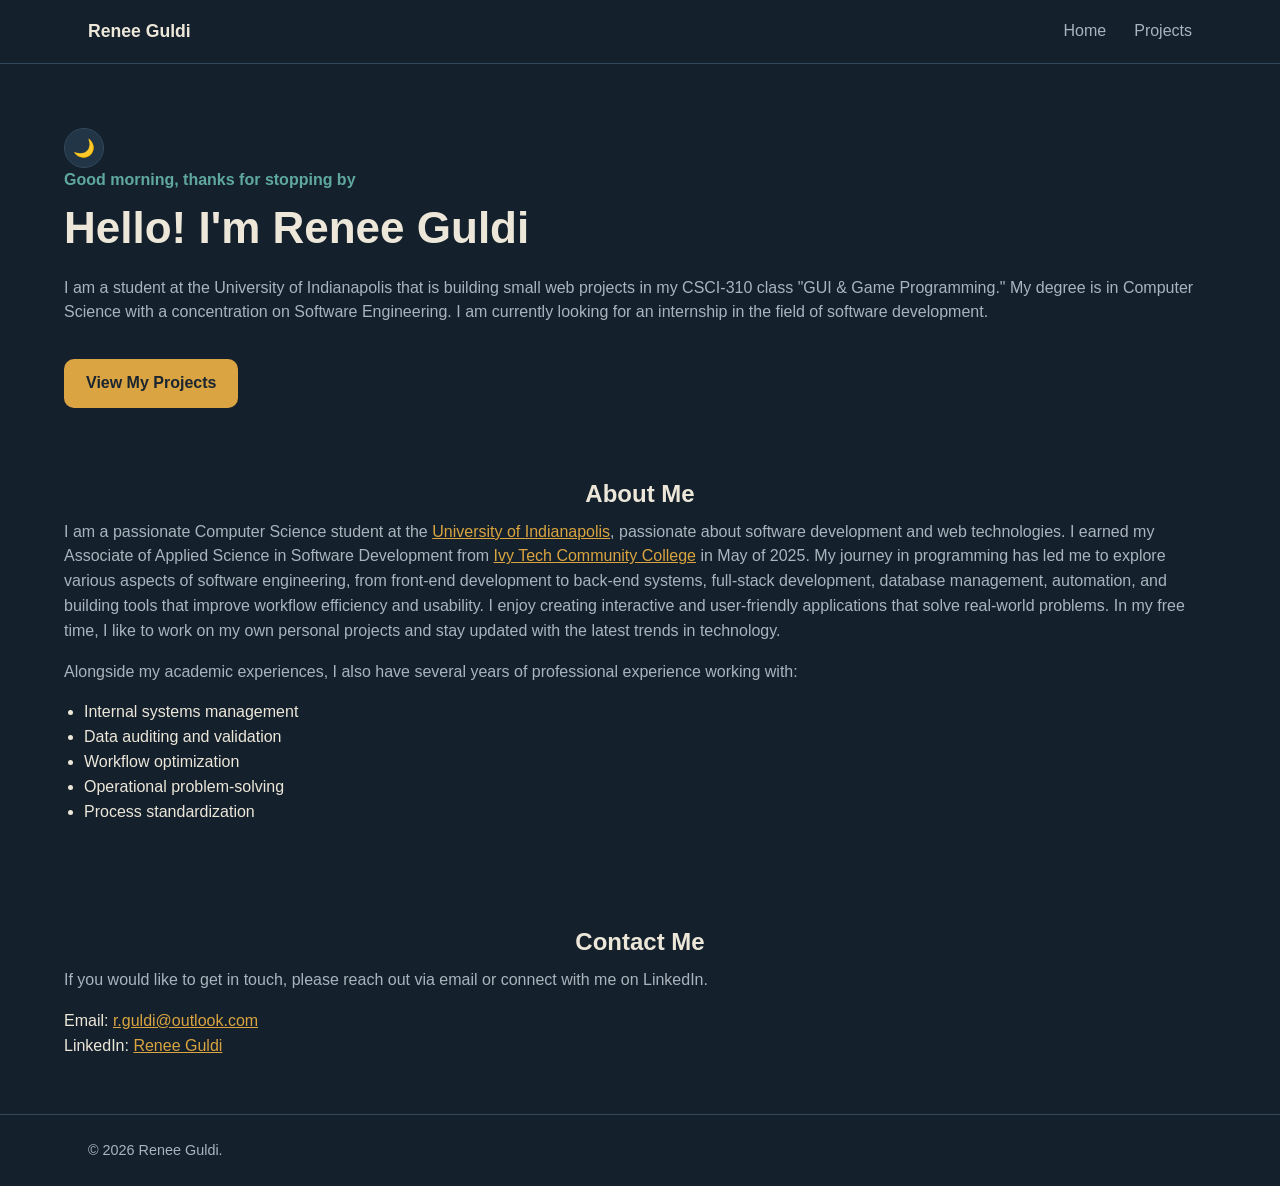
==== index.html @ 19f7a4ca "Initial Repository push" ====
<!DOCTYPE html>
<html lang="en">
    <head>
        <meta charset="UTF-8">
        <meta name="viewport" content="width=device-width, initial-scale=1.0">
        <title>Renee Guldi - Portfolio</title>
        <link rel="stylesheet" href="css/style.css">
    </head>
    <body>
        <!-- Navigation -->
         <header class="site-header">
            <div class="wrap nav-row">
                <a class="brand" href="index.html">Renee Guldi</a>
                <button id="navToggle" class="nav-toggle" aria-label="Toggle Navigation" aria-expanded="false">
                    <span></span><span></span>
                </button>
                <nav id="navMenu" class="nav-menu">
                    <a href="index.html">Home</a>
                    <a href="project.html">Projects</a>
                </nav>
            </div>
         </header>
         <main>
            <section class="hero wrap">
                <div class="home-page-header">
                    <!-- theme toggle is Javascript effect #1-->
                    <button id="themeToggle" class="theme-toggle" aria-label="Toggle dark mode">Dark Mode</button>
                </div>
                <p id="greeting" class="eyebrow"></p>
                <h1>Hello! I'm Renee Guldi</h1>
                <p class="lede">
                    I am a student at the University of Indianapolis that is building small web projects in my CSCI-310 class "GUI & Game Programming."
                    My degree is in Computer Science with a concentration on Software Engineering. 
                    I am currently looking for an internship in the field of software development.
                </p>
                <a class="btn" href="project.html">View My Projects</a>
            </section>

            <section class="about wrap" id="about">
                <h2>About Me</h2>
                <p>
                    I am a passionate Computer Science student at the <a href="https://uindy.edu/" target="_blank" rel="noopener">University of Indianapolis</a>, passionate about software development and web technologies. I earned my Associate of Applied Science in Software Development from <a href="https://www.ivytech.edu/" target="_blank" rel="noopener">Ivy Tech Community College</a> in May of 2025.
                    My journey in programming has led me to explore various aspects of software engineering, from front-end development to back-end systems, full-stack development, database management, automation, and building tools that improve workflow efficiency and usability. 
                    I enjoy creating interactive and user-friendly applications that solve real-world problems. 
                    In my free time, I like to work on my own personal projects and stay updated with the latest trends in technology.
                </p>
                <p>
                    Alongside my academic experiences, I also have several years of professional experience working with:
                    <ul>
                        <li>Internal systems management</li>
                        <li>Data auditing and validation</li>
                        <li>Workflow optimization</li>
                        <li>Operational problem-solving</li>
                        <li>Process standardization</li>
                </p>
            </section>

            <section id="contact" class="contact wrap">
                <h2>Contact Me</h2>
                <p>If you would like to get in touch, please reach out via email or connect with me on LinkedIn.</p>
                <ul>
                    <li>Email: <a href="mailto:r.guldi@outlook.com">r.guldi@outlook.com</a></li>
                    <li>LinkedIn: <a href="https://www.linkedin.com/in/rguldi" target="_blank" rel="noopener">Renee Guldi</a></li>
                </ul>
            </section>
        </main>

        <footer class="site-footer">
            <p class="wrap">© 2026 Renee Guldi.</p>
        </footer>
        <button id="backToTop" class="back-to-top" aria-label="Back to Top">&uarr;</button>
        <script src="js/script.js"></script>
    </body>
</html>
---- css/style.css ----
/* =====================================================================
   TOKENS
   ===================================================================== */
:root {
  /* color */
  --bg:        #14202B;
  --bg-alt:    #1C2C3A;
  --surface:   #223546;
  --text:      #EDE7DA;
  --text-dim:  #A9B4BE;
  --accent:    #D9A441;  /* warm gold — primary interactive color   */
  --accent-2:  #5FA8A0;  /* muted teal — secondary / hover accent   */
  --border:    #33485B;

  /* type */
  --font-display: "Space Grotesk", "Segoe UI", sans-serif;
  --font-body:    "Source Sans 3", "Segoe UI", sans-serif;

  /* layout */
  --page-max: clamp(680px, 90vw, 1400px);
  --radius: 10px;
}

[data-theme="light"] {
  --bg:        #F6F3EC;
  --bg-alt:    #FFFFFF;
  --surface:   #FFFFFF;
  --text:      #1B2530;
  --text-dim:  #5B6672;
  --border:    #DCD5C7;
}

* { box-sizing: border-box; }

html { scroll-behavior: smooth; }

body {
  margin: 0;
  background: var(--bg);
  color: var(--text);
  font-family: var(--font-body);
  line-height: 1.55;
  transition: background 0.3s ease, color 0.3s ease;
}

img { max-width: 100%; display: block; }

h1, h2 { font-family: var(--font-display); line-height: 1.15; margin: 0 0 0.5em; }
h1 { font-size: clamp(2rem, 5vw, 2.75rem); }
h2 { font-size: 1.5rem; }

p {color: var(--text-dim); }

a { color: var(--accent); }

.wrap {
  max-width: var(--page-max);
  margin: 0 auto;
  padding-left: 24px;
  padding-right: 24px;
}

/* =====================================================================
   HEADER / NAV
   ===================================================================== */
.site-header {
  border-bottom: 1px solid var(--border);
  padding: 18px 0;
  position: sticky;
  top: 0;
  background: var(--bg);
  z-index: 20;
}

.nav-row {
  display: flex;
  align-items: center;
  justify-content: space-between;
}

.brand {
  font-family: var(--font-display);
  font-weight: 600;
  font-size: 1.1rem;
  text-decoration: none;
  color: var(--text);
}

.nav-menu {
  display: flex;
  gap: 28px;
}

.nav-menu a {
  text-decoration: none;
  color: var(--text-dim);
  font-weight: 500;
}

.nav-menu a:hover,
.nav-menu a.active {
  color: var(--accent);
}

.nav-toggle {
  display: none;
  flex-direction: column;
  gap: 5px;
  background: none;
  border: 0;
  cursor: pointer;
  padding: 6px;
}
.nav-toggle span {
  width: 24px;
  height: 2px;
  background: var(--text);
  display: block;
}

/* =====================================================================
   HERO / ABOUT (homepage)
   ===================================================================== */
.hero { 
    padding: 64px 0 40px;
    text-align: left; 
}

.eyebrow {
  color: var(--accent-2);
  font-weight: 600;
  margin: 0 0 10px;
}

.lede { 
    width: 100%;
    text-align: left; 
}

.btn {
  display: inline-block;
  margin-top: 18px;
  padding: 12px 22px;
  background: var(--accent);
  color: #1B2530;
  font-weight: 600;
  text-decoration: none;
  border-radius: var(--radius);
  transition: transform 0.15s ease;
}
.btn:hover { transform: translateY(-2px); }

.about {
  text-align: center;
  padding: 32px 0 56px;
}

.about p {
    width: 100%;
    margin: 0 0 1em;
    text-align: left;
}

.about ul {
    width: 100%;
    margin: 0;
    text-align: left;
    list-style: disc;
    padding-left: 1.25em;
}

.contact {
    text-align: center;
    padding: 32px 0 56px;
}

.contact p {
    width: 100%;
    margin: 0 0 1em;
    text-align: left;
}

.contact ul {
    width: 100%;
    margin: 0;
    text-align: left;
    list-style: none;
    padding: 0;
}

.profile-photo {
  width: 220px;
  height: 220px;
  object-fit: cover;
  border-radius: var(--radius);
  border: 1px solid var(--border);
}
.about-text { 
    flex: 1; 
    min-width: 240px; 
}

#demo-note {
    scroll-margin-top: 90px;
}

/* =====================================================================
   PROJECT PAGE — grid matches Figure 1 (desktop) / Figure 2 (mobile)
   ===================================================================== */
.project-page { padding: 40px 0 72px; }

.project-page-header {
  display: flex;
  align-items: center;
  justify-content: space-between;
  gap: 16px;
}

.theme-toggle {
  border: 1px solid var(--border);
  background: var(--surface);
  border-radius: 999px;
  width: 40px;
  height: 40px;
  cursor: pointer;
  font-size: 1.1rem;
}

.project-intro { margin-top: 8px; margin-bottom: 32px; }

/* --- Desktop: 3 columns, 200x150 images, 20px column gap, 25px row gap --- */
.project-grid {
  display: grid;
  grid-template-columns: repeat(3, 200px);
  justify-content: center;
  column-gap: 20px;
  row-gap: 25px;
  padding-top: 25px;
}

.project-card {
  font: inherit;
  color: inherit;
  background: var(--surface);
  border: 1px solid var(--border);
  border-radius: var(--radius);
  padding: 0;
  cursor: pointer;
  text-align: left;
  text-decoration: none;
  overflow: hidden;
  display: block;
  width: 100%;

  /* scroll-reveal starting state (see JS effect #2) */
  opacity: 0;
  transform: translateY(16px);
  transition: opacity 0.5s ease, transform 0.5s ease, border-color 0.2s ease;
}

.project-card.is-visible {
  opacity: 1;
  transform: translateY(0);
}

.project-card:hover,
.project-card:focus-visible {
  border-color: var(--accent-2);
}

.project-image {
  width: 200px;
  height: 150px;
  overflow: hidden;
  background: var(--bg-alt);
}
.project-image img {
  width: 100%;
  height: 100%;
  object-fit: cover;
  transition: transform 0.35s ease;
}
.project-card:hover .project-image img { transform: scale(1.06); }

.project-label {
  margin: 0;
  padding: 10px 12px;
  font-size: 0.95rem;
  font-weight: 500;
  border-top: 1px solid var(--border);
}

/* =====================================================================
   MODAL (project details pop-up)
   ===================================================================== */
.modal {
  position: fixed;
  inset: 0;
  display: none;
  align-items: center;
  justify-content: center;
  z-index: 50;
}
.modal[aria-hidden="false"] { display: flex; }

.modal-backdrop {
  position: absolute;
  inset: 0;
  background: rgba(10, 14, 18, 0.6);
}

.modal-panel {
  position: relative;
  background: var(--surface);
  border: 1px solid var(--border);
  border-radius: var(--radius);
  max-width: 420px;
  width: calc(100% - 48px);
  padding: 28px 24px;
}

.modal-close {
  position: absolute;
  top: 10px;
  right: 12px;
  background: none;
  border: 0;
  font-size: 1.4rem;
  color: var(--text-dim);
  cursor: pointer;
}

/* =====================================================================
   FOOTER / BACK TO TOP
   ===================================================================== */
.site-footer {
  border-top: 1px solid var(--border);
  padding: 24px 0;
  color: var(--text-dim);
  font-size: 0.9rem;
}

.back-to-top {
  position: fixed;
  right: 20px;
  bottom: 20px;
  width: 42px;
  height: 42px;
  border-radius: 50%;
  border: 1px solid var(--border);
  background: var(--accent);
  color: #1B2530;
  font-size: 1.1rem;
  cursor: pointer;
  opacity: 0;
  pointer-events: none;
  transform: translateY(10px);
  transition: opacity 0.25s ease, transform 0.25s ease;
}
.back-to-top.is-visible {
  opacity: 1;
  pointer-events: auto;
  transform: translateY(0);
}

/* =====================================================================
   DEMO SHOWCASE
   ===================================================================== */
.demo-showcase {
    margin-top: 40px;
    padding: 24px;
    border: 1px solid var(--border);
    border-radius: var(--radius);
    background: var(--surface);
    scroll-margin-top: 90px;
}

.demo-widget {
    margin-top: 16px;
}

.demo-clock {
    font-family: var(--font-display);
    font-size: 1.5rem;
}


/* =====================================================================
   MOBILE — Figure 2 spec: 2 columns, 120x90 images, 10px gaps
   ===================================================================== */
@media (max-width: 480px) {
  .nav-toggle { display: flex; }

  .nav-menu {
    display: none;
    position: absolute;
    top: 100%;
    left: 0;
    right: 0;
    background: var(--bg);
    border-bottom: 1px solid var(--border);
    flex-direction: column;
    padding: 16px 24px;
    gap: 16px;
  }
  .nav-menu.is-open { display: flex; }

  .project-grid {
    grid-template-columns: repeat(2, 120px);
    column-gap: 10px;
    row-gap: 10px;
    padding-top: 10px;
  }
  .project-image { width: 120px; height: 90px; }
}
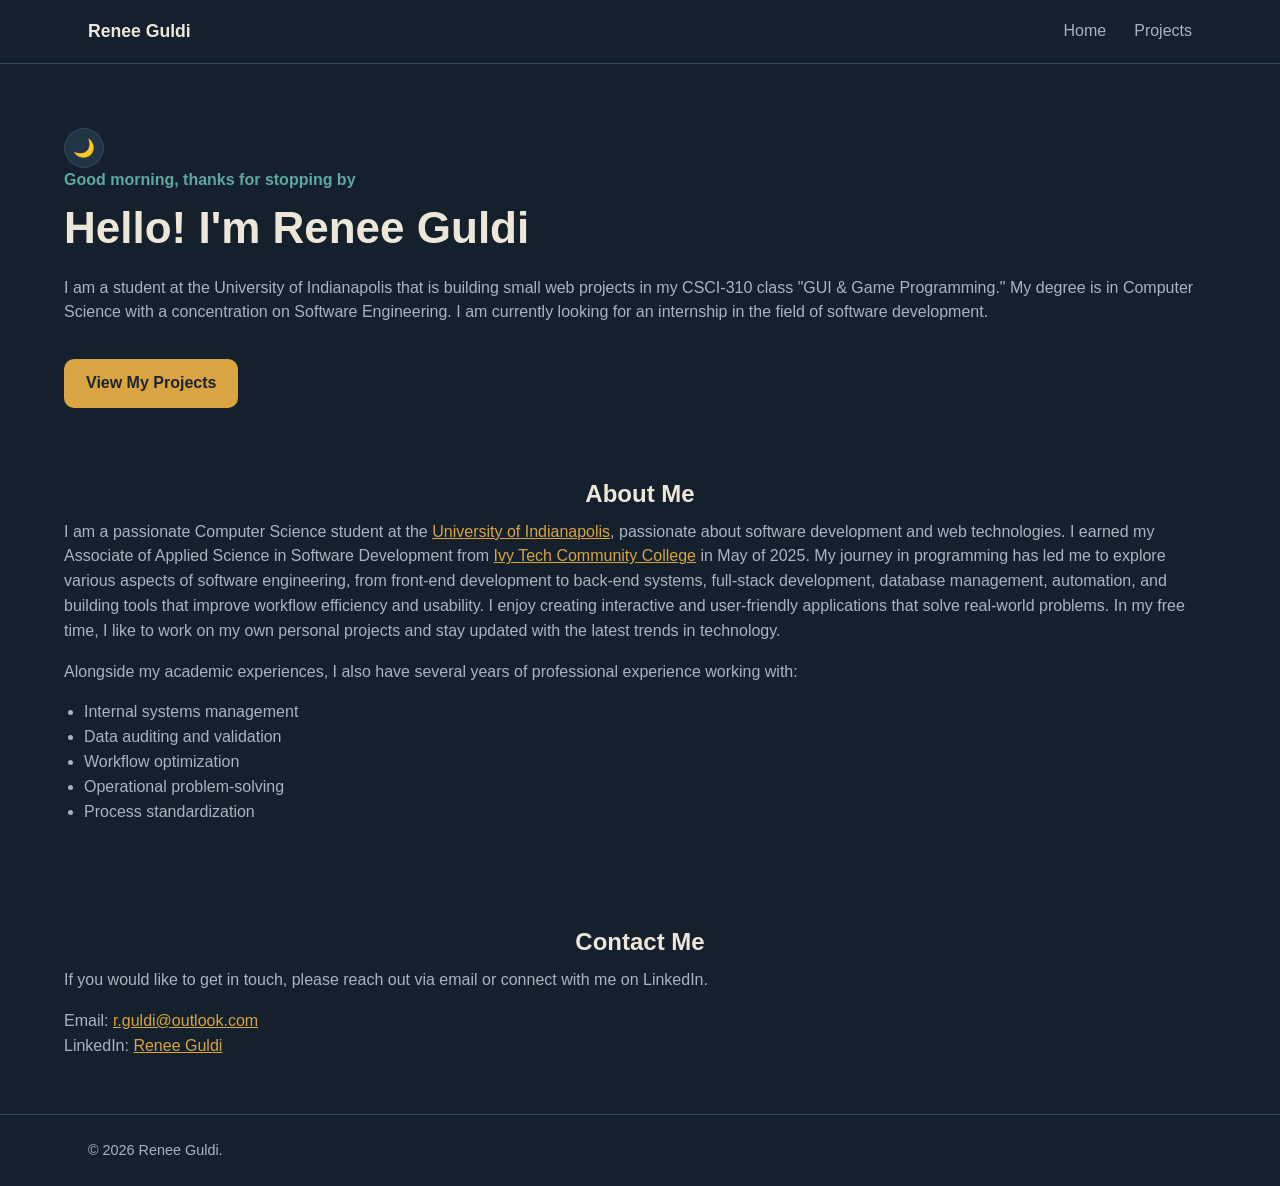
==== commit 54f37472: "Fixed class level (320 --> 310) on project.html, added text color variant to list items. Added a scr" ====
--- a/index.html
+++ b/index.html
@@ -52,6 +52,7 @@
                         <li>Workflow optimization</li>
                         <li>Operational problem-solving</li>
                         <li>Process standardization</li>
+                    </ul>
                 </p>
             </section>
 
--- a/css/style.css
+++ b/css/style.css
@@ -167,6 +167,7 @@
     text-align: left;
     list-style: disc;
     padding-left: 1.25em;
+    color: var(--text-dim);
 }
 
 .contact {
@@ -186,6 +187,7 @@
     text-align: left;
     list-style: none;
     padding: 0;
+    color: var(--text-dim);
 }
 
 .profile-photo {
@@ -203,6 +205,16 @@
 #demo-note {
     scroll-margin-top: 90px;
 }
+
+.back-link {
+    display: inline-block;
+    margin-bottom: 24px;
+    color: var(--text-dim);
+    text-decoration: none;
+    font-size: 0.9rem;
+}
+
+.back-link:hover { color: var(--accent); }
 
 /* =====================================================================
    PROJECT PAGE — grid matches Figure 1 (desktop) / Figure 2 (mobile)
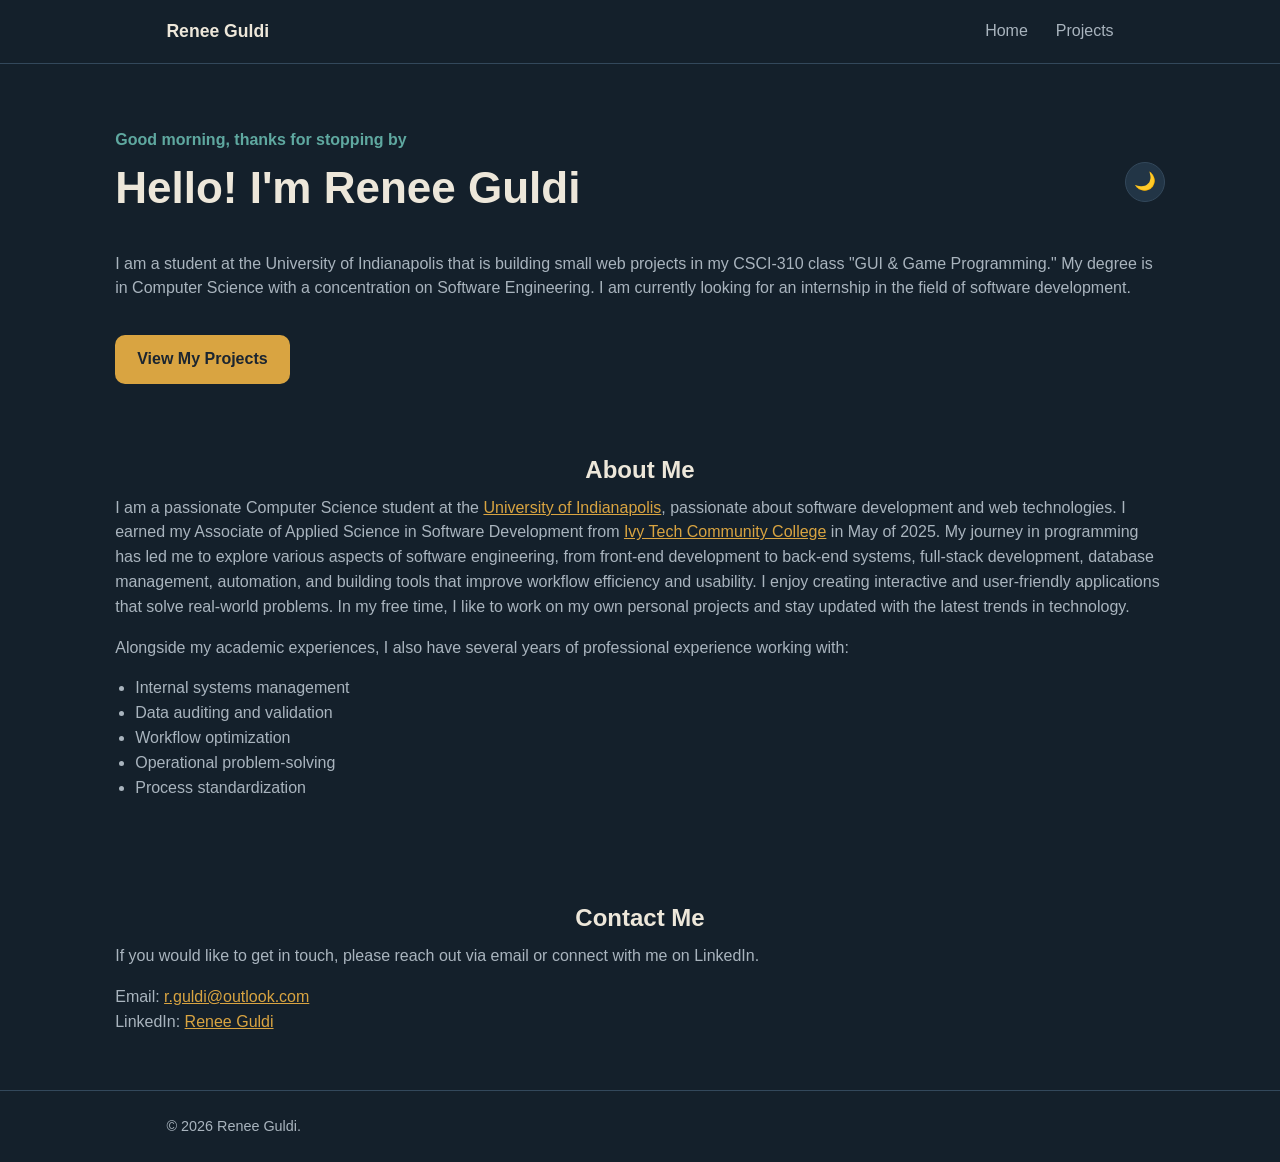
==== commit 23e86ab6: "adjusted toggle location for dark/light theme inside of index.html to fix positioning" ====
--- a/index.html
+++ b/index.html
@@ -22,12 +22,14 @@
          </header>
          <main>
             <section class="hero wrap">
-                <div class="home-page-header">
-                    <!-- theme toggle is Javascript effect #1-->
-                    <button id="themeToggle" class="theme-toggle" aria-label="Toggle dark mode">Dark Mode</button>
+                <div class="project-page-header">
+                    <div>
+                        <p id="greeting" class="eyebrow"></p>
+                        <h1>Hello! I'm Renee Guldi</h1>
+                    </div>
+                    <!-- theme toggle JavaScript effect #1 -->
+                     <button id="themeToggle" class="theme-toggle" aria-label="Toggle dark mode">Dark Mode</button>
                 </div>
-                <p id="greeting" class="eyebrow"></p>
-                <h1>Hello! I'm Renee Guldi</h1>
                 <p class="lede">
                     I am a student at the University of Indianapolis that is building small web projects in my CSCI-310 class "GUI & Game Programming."
                     My degree is in Computer Science with a concentration on Software Engineering. 
--- a/css/style.css
+++ b/css/style.css
@@ -17,7 +17,7 @@
   --font-body:    "Source Sans 3", "Segoe UI", sans-serif;
 
   /* layout */
-  --page-max: clamp(680px, 90vw, 1400px);
+  --page-max: clamp(680px, 82vw, 1200px);
   --radius: 10px;
 }
 
@@ -56,8 +56,8 @@
 .wrap {
   max-width: var(--page-max);
   margin: 0 auto;
-  padding-left: 24px;
-  padding-right: 24px;
+  padding-left: clamp(24px, 4vw, 64px);
+  padding-right: clamp(24px, 4vw, 64px);
 }
 
 /* =====================================================================
@@ -135,6 +135,13 @@
 .lede { 
     width: 100%;
     text-align: left; 
+}
+
+.home-page-header {
+  display: flex;
+  align-items: center;
+  justify-content: flex-end;
+  margin-bottom: 1rem;
 }
 
 .btn {
@@ -401,6 +408,19 @@
    MOBILE — Figure 2 spec: 2 columns, 120x90 images, 10px gaps
    ===================================================================== */
 @media (max-width: 480px) {
+
+  .wrap {
+    padding-left: 28px;
+    padding-right: 28px;
+  }
+
+  .about p,
+  .about ul,
+  .contact p,
+  .contact ul,
+  .lede {
+    max-width: 32em;
+  }
   .nav-toggle { display: flex; }
 
   .nav-menu {
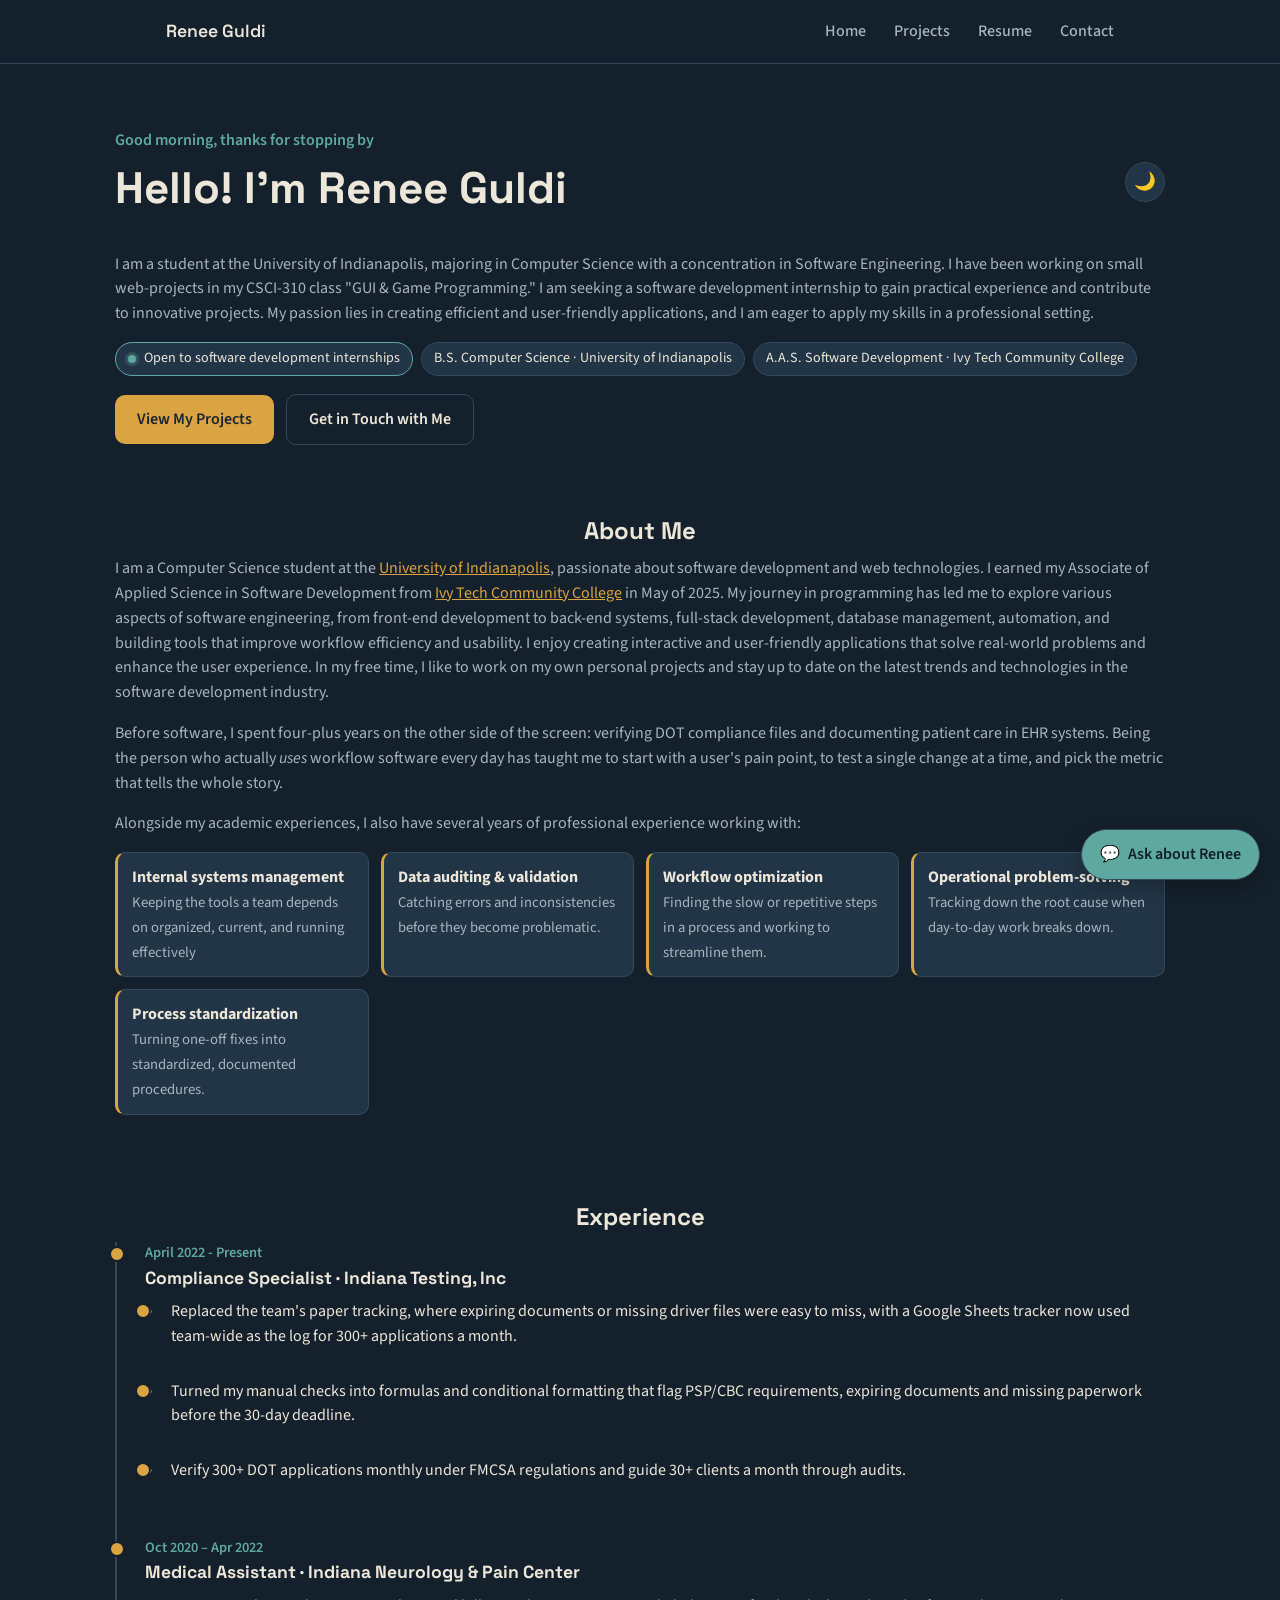
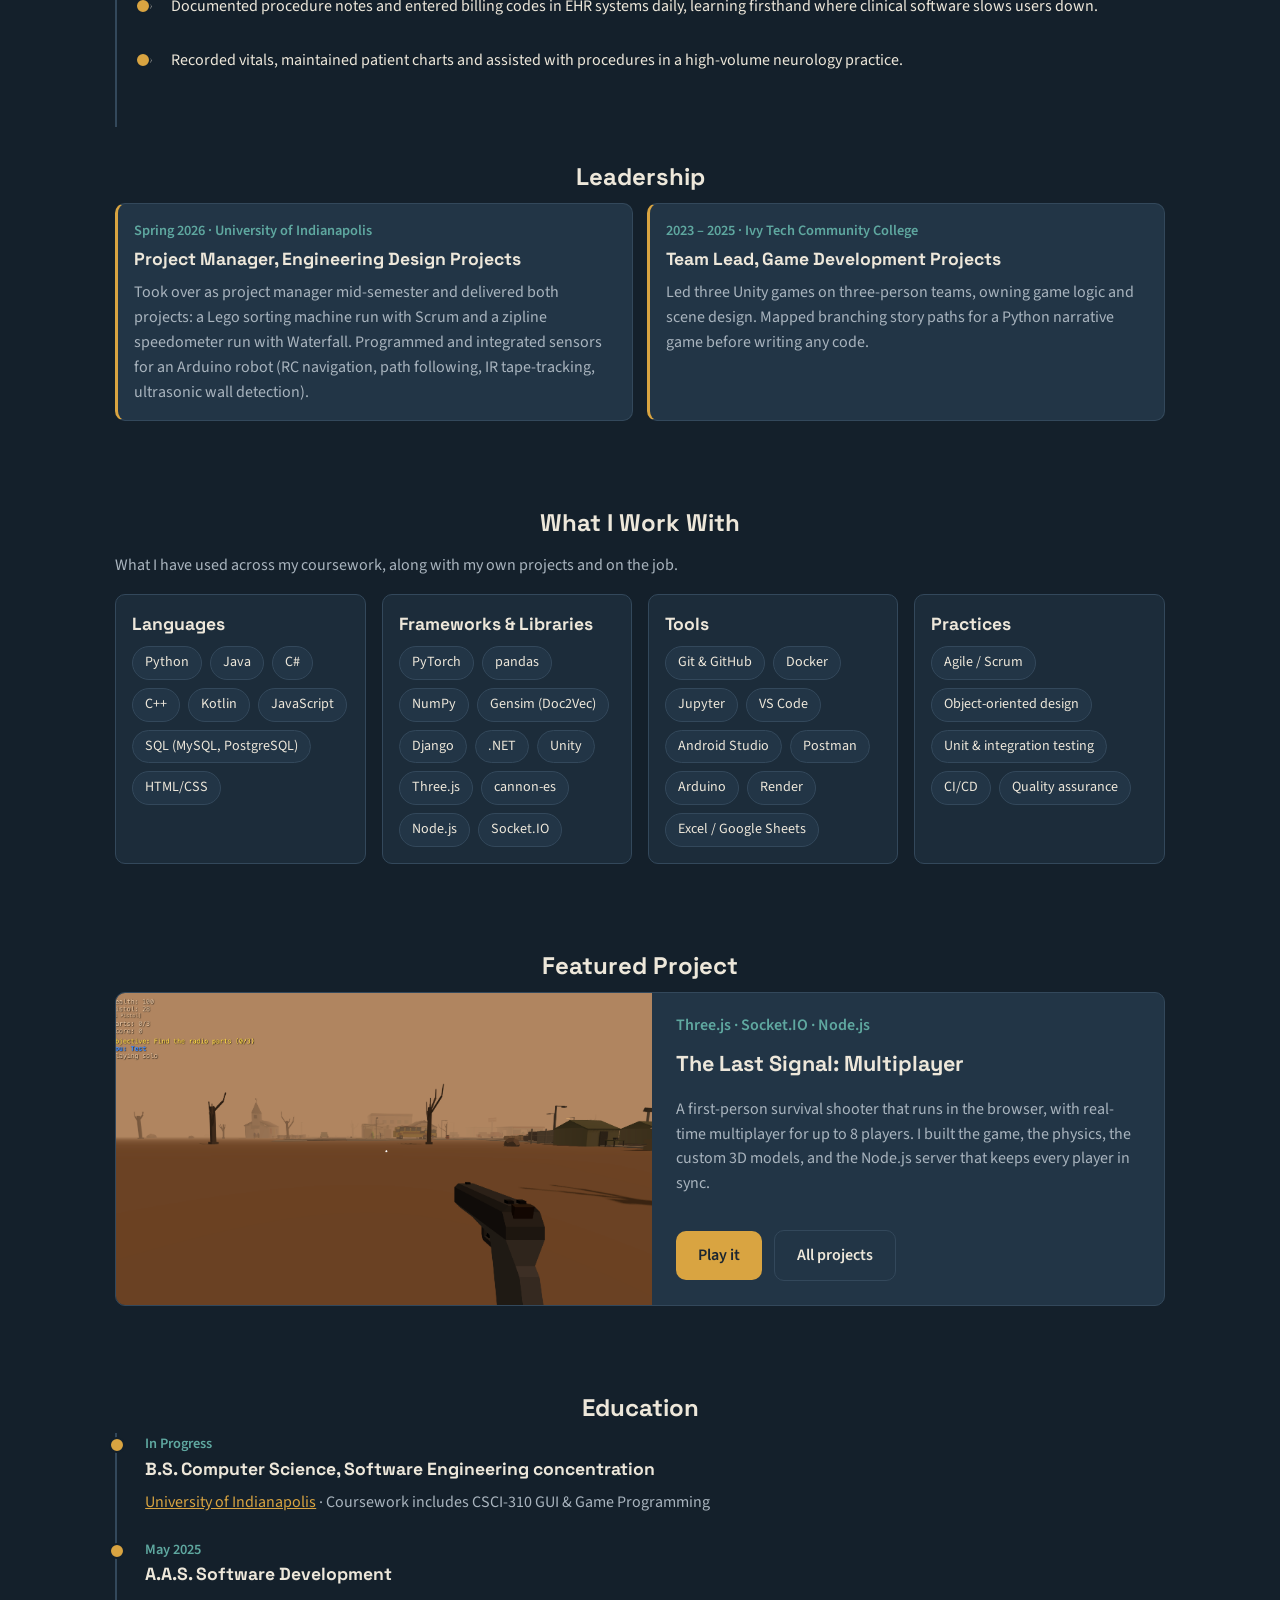
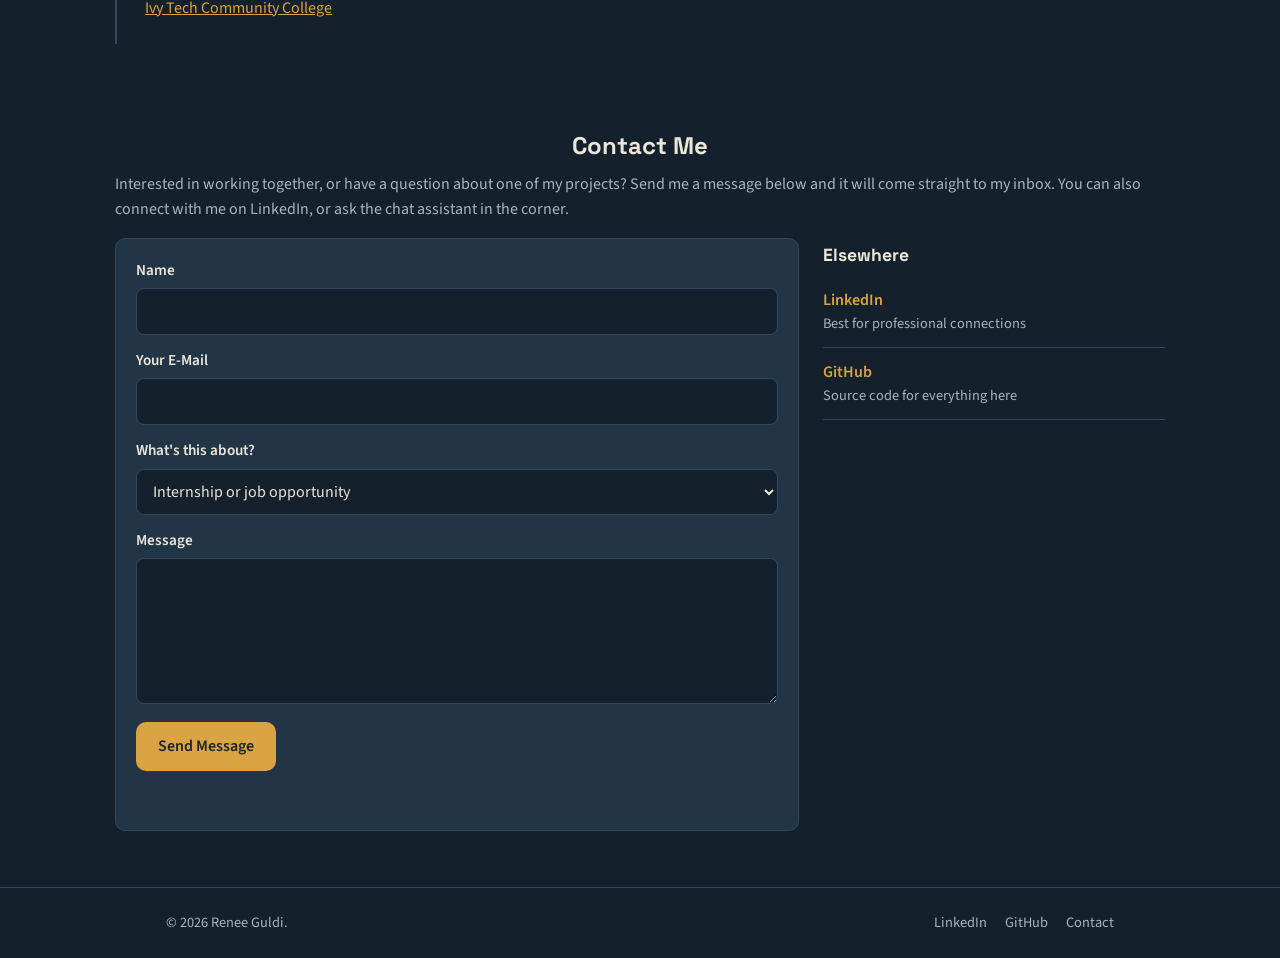
==== commit f4f65882: "Add project details, case studies, and resume to portfolio - Created config.js for site settings. - " ====
--- a/index.html
+++ b/index.html
@@ -4,74 +4,278 @@
         <meta charset="UTF-8">
         <meta name="viewport" content="width=device-width, initial-scale=1.0">
         <title>Renee Guldi - Portfolio</title>
+        <meta name="description" content="Computer Science (Software Engineering) student at the University of Indianapolis, seeking a software development internship.">
+        <meta property="og:title" content="Renee Guldi - Portfolio">
+        <meta property="og:image" content="images/last-signal-mltiplr.png">
+        <link rel="icon" href="images/favicon.svg" type="image/svg+xml">
+        <link rel="preconnect" href="https://fonts.googleapis.com">
+        <link rel="preconnect" href="https://fonts.gstatic.com" crossorigin>
+        <link href="https://fonts.googleapis.com/css2?family=Source+Sans+3:wght@400;500;600&family=Space+Grotesk:wght@500;600;700&display=swap" rel="stylesheet">
         <link rel="stylesheet" href="css/style.css">
     </head>
     <body>
+        <a class="skip-link" href="#main">Skip to main content</a>
         <!-- Navigation -->
          <header class="site-header">
             <div class="wrap nav-row">
                 <a class="brand" href="index.html">Renee Guldi</a>
-                <button id="navToggle" class="nav-toggle" aria-label="Toggle Navigation" aria-expanded="false">
+                <button id="navToggle" class="nav-toggle" aria-label="Toggle Navigation" aria-expanded="false" aria-controls="navMenu">
                     <span></span><span></span>
                 </button>
                 <nav id="navMenu" class="nav-menu">
                     <a href="index.html">Home</a>
                     <a href="project.html">Projects</a>
+                    <a href="resume.html">Resume</a>
+                    <a href="#contact">Contact</a>
                 </nav>
             </div>
          </header>
-         <main>
-            <section class="hero wrap">
+
+         <main id="main">
+            <!-- HERO -->
+             <section class="hero wrap">
                 <div class="project-page-header">
                     <div>
                         <p id="greeting" class="eyebrow"></p>
                         <h1>Hello! I'm Renee Guldi</h1>
                     </div>
                     <!-- theme toggle JavaScript effect #1 -->
-                     <button id="themeToggle" class="theme-toggle" aria-label="Toggle dark mode">Dark Mode</button>
-                </div>
-                <p class="lede">
-                    I am a student at the University of Indianapolis that is building small web projects in my CSCI-310 class "GUI & Game Programming."
-                    My degree is in Computer Science with a concentration on Software Engineering. 
-                    I am currently looking for an internship in the field of software development.
-                </p>
-                <a class="btn" href="project.html">View My Projects</a>
-            </section>
-
-            <section class="about wrap" id="about">
+                    <button id="themeToggle" class="theme-toggle" aria-label="Toggle dark mode">Dark Mode</button>
+                    </div>
+                    <p class="lede">
+                        I am a student at the University of Indianapolis, majoring in Computer Science with a concentration in Software Engineering. I have been working on small web-projects in my CSCI-310 class "GUI &amp; Game Programming." 
+                        I am seeking a software development internship to gain practical experience and contribute to innovative projects. My passion lies in creating efficient and user-friendly applications, and I am eager to apply my skills in a professional setting.
+                    </p>
+                    <ul class="chip-row" aria-label="QuickFacts">
+                        <li class="chip chip-status"><span class="dot" aria-hidden="true"></span> Open to software development internships</li>
+                        <li class="chip">B.S. Computer Science · University of Indianapolis</li>
+                        <li class="chip">A.A.S. Software Development · Ivy Tech Community College</li>
+                    </ul>
+                    <div class="btn-row">
+                        <a class="btn" href="project.html">View My Projects</a>
+                        <a class="btn btn-ghost" href="#contact">Get in Touch with Me</a>
+                    </div>
+             </section>
+
+             <!-- ABOUT -->
+              <section class="about wrap" id="about">
                 <h2>About Me</h2>
                 <p>
-                    I am a passionate Computer Science student at the <a href="https://uindy.edu/" target="_blank" rel="noopener">University of Indianapolis</a>, passionate about software development and web technologies. I earned my Associate of Applied Science in Software Development from <a href="https://www.ivytech.edu/" target="_blank" rel="noopener">Ivy Tech Community College</a> in May of 2025.
-                    My journey in programming has led me to explore various aspects of software engineering, from front-end development to back-end systems, full-stack development, database management, automation, and building tools that improve workflow efficiency and usability. 
-                    I enjoy creating interactive and user-friendly applications that solve real-world problems. 
-                    In my free time, I like to work on my own personal projects and stay updated with the latest trends in technology.
+                    I am a Computer Science student at the <a href="https://uindy.edu" target="_blank" rel="noopener">University of Indianapolis</a>, passionate about software development and web technologies. I earned my Associate of Applied Science in Software Development from <a href="https://www.ivytech.edu/" target="_blank" rel="noopener">Ivy Tech Community College</a> in May of 2025. My journey in programming has led me to explore various aspects of software engineering, from front-end development to back-end systems, full-stack development, database management, automation, and building tools that improve workflow efficiency and usability. I enjoy creating interactive and user-friendly applications that solve real-world problems and enhance the user experience. In my free time, I like to work on my own personal projects and stay up to date on the latest trends and technologies in the software development industry.
                 </p>
                 <p>
-                    Alongside my academic experiences, I also have several years of professional experience working with:
-                    <ul>
-                        <li>Internal systems management</li>
-                        <li>Data auditing and validation</li>
-                        <li>Workflow optimization</li>
-                        <li>Operational problem-solving</li>
-                        <li>Process standardization</li>
+                    Before software, I spent four-plus years on the other side of the screen: verifying DOT compliance files and documenting patient care in EHR systems. Being the person who actually <em>uses</em> workflow software every day has taught me to start with a user's pain point, to test a single change at a time, and pick the metric that tells the whole story.
+                </p>
+                <p>
+                    Alongside my academic experiences, I also have several years of professional experience working with: </p>
+                    <ul class="experience-grid">
+                        <li><strong>Internal systems management</strong><span>Keeping the tools a team depends on organized, current, and running effectively</span></li>
+                        <li><strong>Data auditing &amp; validation</strong><span>Catching errors and inconsistencies before they become problematic.</span></li>
+                        <li><strong>Workflow optimization</strong><span>Finding the slow or repetitive steps in a process and working to streamline them.</span></li>
+                        <li><strong>Operational problem-solving</strong><span>Tracking down the root cause when day-to-day work breaks down.</span></li>
+                        <li><strong>Process standardization</strong><span>Turning one-off fixes into standardized, documented procedures.</span></li>
                     </ul>
+              </section>
+
+            <!-- EXPERIENCE -->
+            <section class="experience wrap" id="experience">
+                <h2>Experience</h2>
+                <ol class="timeline">
+                    <li>
+                        <p class="timeline-when">April 2022 - Present</p>
+                        <h3>Compliance Specialist · Indiana Testing, Inc</h3>
+                        <ul>
+                            <li>Replaced the team's paper tracking, where expiring documents or missing driver files were easy to miss, with a Google Sheets tracker now used team-wide as the log for 300+ applications a month.</li>
+                            <li>Turned my manual checks into formulas and conditional formatting that flag PSP/CBC requirements, expiring documents and missing paperwork before the 30-day deadline.</li>
+                            <li>Verify 300+ DOT applications monthly under FMCSA regulations and guide 30+ clients a month through audits.</li>
+                        </ul>
+                    </li>
+                    <li>
+                        <p class="timeline-when">Oct 2020 – Apr 2022</p>
+                        <h3>Medical Assistant · Indiana Neurology &amp; Pain Center</h3>
+                        <ul>
+                            <li>Documented procedure notes and entered billing codes in EHR systems daily, learning firsthand where clinical software slows users down.</li>
+                            <li>Recorded vitals, maintained patient charts and assisted with procedures in a high-volume neurology practice.</li>
+                        </ul>
+                    </li>
+                </ol>
+
+                <h2 class="sub-h2">Leadership</h2>
+                <div class="leader-grid">
+                    <article>
+                        <p class="timeline-when">Spring 2026 · University of Indianapolis</p>
+                        <h3>Project Manager, Engineering Design Projects</h3>
+                        <p>Took over as project manager mid-semester and delivered both projects: a Lego sorting machine run with Scrum and a zipline speedometer run with Waterfall. Programmed and integrated sensors for an Arduino robot (RC navigation, path following, IR tape-tracking, ultrasonic wall detection).</p>
+                    </article>
+                    <article>
+                        <p class="timeline-when">2023 – 2025 · Ivy Tech Community College</p>
+                        <h3>Team Lead, Game Development Projects</h3>
+                        <p>Led three Unity games on three-person teams, owning game logic and scene design. Mapped branching story paths for a Python narrative game before writing any code.</p>
+                    </article>
+                </div>
+            </section>
+
+              <!-- SKILLS -->
+               <section class="skills wrap" id="skills">
+                <h2>What I Work With</h2>
+                <p>What I have used across my coursework, along with my own projects and on the job.</p>
+                <div class="skill-groups">
+                    <div class="skill-group">
+                        <h3>Languages</h3>
+                        <ul class="chip-row">
+                            <li class="chip">Python</li>
+                            <li class="chip">Java</li>
+                            <li class="chip">C#</li>
+                            <li class="chip">C++</li>
+                            <li class="chip">Kotlin</li>
+                            <li class="chip">JavaScript</li>
+                            <li class="chip">SQL (MySQL, PostgreSQL)</li>
+                            <li class="chip">HTML/CSS</li>
+                        </ul>
+                    </div>
+                    <div class="skill-group">
+                        <h3>Frameworks &amp; Libraries</h3>
+                        <ul class="chip-row">
+                            <li class="chip">PyTorch</li>
+                            <li class="chip">pandas</li>
+                            <li class="chip">NumPy</li>
+                            <li class="chip">Gensim (Doc2Vec)</li>
+                            <li class="chip">Django</li>
+                            <li class="chip">.NET</li>
+                            <li class="chip">Unity</li>
+                            <li class="chip">Three.js</li>
+                            <li class="chip">cannon-es</li>
+                            <li class="chip">Node.js</li>
+                            <li class="chip">Socket.IO</li>
+                        </ul>
+                    </div>
+                    <div class="skill-group">
+                        <h3>Tools</h3>
+                        <ul class="chip-row">
+                            <li class="chip">Git &amp; GitHub</li>
+                            <li class="chip">Docker</li>
+                            <li class="chip">Jupyter</li>
+                            <li class="chip">VS Code</li>
+                            <li class="chip">Android Studio</li>
+                            <li class="chip">Postman</li>
+                            <li class="chip">Arduino</li>
+                            <li class="chip">Render</li>
+                            <li class="chip">Excel / Google Sheets</li>
+                        </ul>
+                    </div>
+                    <div class="skill-group">
+                        <h3>Practices</h3>
+                        <ul class="chip-row">
+                            <li class="chip">Agile / Scrum</li>
+                            <li class="chip">Object-oriented design</li>
+                            <li class="chip">Unit &amp; integration testing</li>
+                            <li class="chip">CI/CD</li>
+                            <li class="chip">Quality assurance</li>
+                        </ul>
+                    </div>
+                </div>
+            </section>
+
+            <!-- FEATURED PROJECT -->
+             <section class="featured wrap" id="featured">
+                <h2>Featured Project</h2>
+                <article class="featured-card">
+                    <a class="featured-image" href="project.html">
+                        <img src="images/last-signal-mltiplr.png" alt="Screenshot of The Last Signal multiplayer edition" loading="lazy">
+                    </a>
+                    <div class="featured-body">
+                        <p class="eyebrow">Three.js · Socket.IO · Node.js</p>
+                        <h3>The Last Signal: Multiplayer</h3>
+                        <p>
+                            A first-person survival shooter that runs in the browser, with real-time multiplayer for up to 8 players. I built the game, the physics, the custom 3D models, and the Node.js server that keeps every player in sync.
+                        </p>
+                        <div class="btn-row">
+                            <a class="btn" href="https://last-signal-multiplayer.onrender.com/" target="_blank" rel="noopener">Play it</a>
+                            <a class="btn btn-ghost" href="project.html">All projects</a>
+                        </div>
+                    </div>
+                </article>
+             </section>
+
+             <!-- EDUCATION-->
+              <section class="education wrap" id="education">
+                <h2>Education</h2>
+                <ol class="timeline">
+                    <li>
+                        <p class="timeline-when">In Progress</p>
+                        <h3>B.S. Computer Science, Software Engineering concentration</h3>
+                        <p><a href="https://uindy.edu/" target="_blank" rel="noopener">University of Indianapolis</a> · Coursework includes CSCI-310 GUI &amp; Game Programming</p>
+                    </li>
+                    <li>
+                        <p class="timeline-when">May 2025</p>
+                        <h3>A.A.S. Software Development</h3>
+                        <p><a href="https://www.ivytech.edu" target="_blank" rel="noopener">Ivy Tech Community College</a></p>
+                    </li>
+                </ol>
+              </section>
+
+              <!-- CONTACT -->
+               <section id="contact" class="contact wrap">
+                    <h2>Contact Me</h2>
+                    <p>
+                        Interested in working together, or have a question about one of my projects? Send me a message below and it will come straight to my inbox. You can also connect with me on LinkedIn, or ask the chat assistant in the corner.
+                    </p>
+
+                    <div class="contact-layout">
+                        <!-- Set to where messages are delivered by Web3Forms so my email address will never appear within the page's source for safety -- Access key set within js/config.js -->
+                         <form id="contactForm" class="contact-form" novalidate>
+                            <div class="field">
+                                <label for="cf-name">Name</label>
+                                <input id="cf-name" name="name" type="text" autocomplete="name" required maxlength="100">
+                            </div>
+                            <div class="field">
+                                <label for="cf-email">Your E-Mail</label>
+                                <input id="cf-email" name="email" type="email" autocomplete="email" required maxlength="200">
+                            </div>
+                            <div class="field">
+                                <label for="cf-topic">What's this about?</label>
+                                <select id="cf-topic" name="topic">
+                                    <option>Internship or job opportunity</option>
+                                    <option>Resume Request</option>
+                                    <option>Question about a project</option>
+                                    <option>Collaboration</option>
+                                    <option>Something else</option>
+                                </select>
+                            </div>
+                            <div class="field">
+                                <label for="cf-message">Message</label>
+                                <textarea id="cf-message" name="message" rows="5" required maxlength="40000"></textarea>
+                            </div>
+                            <!-- Honeypot: hidden from real people; but if bots fill out the form they will get rejected -->
+                             <input type="checkbox" name="botcheck" class="hp" tabindex="-1" autocomplete="off" aria-hidden="true">
+                             <button type="submit" class="btn">Send Message</button>
+                             <p id="contactStatus" class="form-status" role="status" aria-live="polite"></p>
+                         </form>
+
+                         <aside class="contact-aside">
+                            <h3>Elsewhere</h3>
+                            <ul class="contact-links">
+                                <li><a href="https://www.linkedin.com/in/rguldi" target="_blank" rel="noopener">LinkedIn</a><span>Best for professional connections</span></li>
+                                <li><a href="https://github.com/ReneeGuldi" target="_blank" rel="noopener">GitHub</a><span>Source code for everything here</span></li>
+                            </ul>
+                         </aside>
+                    </div>
+               </section>
+         </main>
+
+         <footer class="site-footer">
+            <div class="wrap footer-row">
+                <p>© <span id="year">2026</span> Renee Guldi.</p>
+                <p class="footer-links">
+                    <a href="https://www.linkedin.com/in/rguldi" target="_blank" rel="noopener">LinkedIn</a>
+                    <a href="https://github.com/ReneeGuldi" target="_blank" rel="noopener">GitHub</a>
+                    <a href="#contact">Contact</a>
                 </p>
-            </section>
-
-            <section id="contact" class="contact wrap">
-                <h2>Contact Me</h2>
-                <p>If you would like to get in touch, please reach out via email or connect with me on LinkedIn.</p>
-                <ul>
-                    <li>Email: <a href="mailto:r.guldi@outlook.com">r.guldi@outlook.com</a></li>
-                    <li>LinkedIn: <a href="https://www.linkedin.com/in/rguldi" target="_blank" rel="noopener">Renee Guldi</a></li>
-                </ul>
-            </section>
-        </main>
-
-        <footer class="site-footer">
-            <p class="wrap">© 2026 Renee Guldi.</p>
-        </footer>
-        <button id="backToTop" class="back-to-top" aria-label="Back to Top">&uarr;</button>
+            </div>
+         </footer>
+         <button id="backToTop" class="back-to-top" aria-label="Back to Top">&uarr;</button>
+        <script src="js/config.js"></script>
         <script src="js/script.js"></script>
+        <script src="js/chatbot.js"></script>
     </body>
 </html>
--- a/css/style.css
+++ b/css/style.css
@@ -1,6 +1,6 @@
-/* =====================================================================
-   TOKENS
-   ===================================================================== */
+/*
+  TOKENS
+*/
 :root {
   /* color */
   --bg:        #14202B;
@@ -8,8 +8,8 @@
   --surface:   #223546;
   --text:      #EDE7DA;
   --text-dim:  #A9B4BE;
-  --accent:    #D9A441;  /* warm gold — primary interactive color   */
-  --accent-2:  #5FA8A0;  /* muted teal — secondary / hover accent   */
+  --accent:    #D9A441;
+  --accent-2:  #5FA8A0;
   --border:    #33485B;
 
   /* type */
@@ -28,6 +28,7 @@
   --text:      #1B2530;
   --text-dim:  #5B6672;
   --border:    #DCD5C7;
+  --link:      #8A5A00;
 }
 
 * { box-sizing: border-box; }
@@ -51,7 +52,7 @@
 
 p {color: var(--text-dim); }
 
-a { color: var(--accent); }
+a { color: var(--link, var(--accent)); }
 
 .wrap {
   max-width: var(--page-max);
@@ -60,9 +61,9 @@
   padding-right: clamp(24px, 4vw, 64px);
 }
 
-/* =====================================================================
-   HEADER / NAV
-   ===================================================================== */
+/*
+  HEADER / NAV
+*/
 .site-header {
   border-bottom: 1px solid var(--border);
   padding: 18px 0;
@@ -118,9 +119,9 @@
   display: block;
 }
 
-/* =====================================================================
-   HERO / ABOUT (homepage)
-   ===================================================================== */
+/*
+ HERO / ABOUT (homepage)
+*/
 .hero { 
     padding: 64px 0 40px;
     text-align: left; 
@@ -223,9 +224,9 @@
 
 .back-link:hover { color: var(--accent); }
 
-/* =====================================================================
-   PROJECT PAGE — grid matches Figure 1 (desktop) / Figure 2 (mobile)
-   ===================================================================== */
+/*
+  PROJECT PAGE — grid matches Figure 1 (desktop) / Figure 2 (mobile)
+*/
 .project-page { padding: 40px 0 72px; }
 
 .project-page-header {
@@ -247,7 +248,9 @@
 
 .project-intro { margin-top: 8px; margin-bottom: 32px; }
 
-/* --- Desktop: 3 columns, 200x150 images, 20px column gap, 25px row gap --- */
+/*
+  Desktop: 3 columns, 200x150 images, 20px column gap, 25px row gap
+*/
 .project-grid {
   display: grid;
   grid-template-columns: repeat(3, 200px);
@@ -309,9 +312,9 @@
   border-top: 1px solid var(--border);
 }
 
-/* =====================================================================
-   MODAL (project details pop-up)
-   ===================================================================== */
+/*
+  MODAL (project details pop-up)
+*/
 .modal {
   position: fixed;
   inset: 0;
@@ -333,8 +336,10 @@
   background: var(--surface);
   border: 1px solid var(--border);
   border-radius: var(--radius);
-  max-width: 420px;
+  max-width: 580px;
   width: calc(100% - 48px);
+  max-height: calc(100vh - 48px);
+  overflow-y: auto;
   padding: 28px 24px;
 }
 
@@ -349,9 +354,9 @@
   cursor: pointer;
 }
 
-/* =====================================================================
-   FOOTER / BACK TO TOP
-   ===================================================================== */
+/*
+  FOOTER / BACK TO TOP
+*/
 .site-footer {
   border-top: 1px solid var(--border);
   padding: 24px 0;
@@ -382,9 +387,9 @@
   transform: translateY(0);
 }
 
-/* =====================================================================
-   DEMO SHOWCASE
-   ===================================================================== */
+/*
+  DEMO SHOWCASE
+*/
 .demo-showcase {
     margin-top: 40px;
     padding: 24px;
@@ -404,9 +409,9 @@
 }
 
 
-/* =====================================================================
-   MOBILE — Figure 2 spec: 2 columns, 120x90 images, 10px gaps
-   ===================================================================== */
+/*
+  MOBILE — Figure 2 spec: 2 columns, 120x90 images, 10px gaps
+*/
 @media (max-width: 480px) {
 
   .wrap {
@@ -444,4 +449,592 @@
     padding-top: 10px;
   }
   .project-image { width: 120px; height: 90px; }
-}+}
+
+/*
+  SITE UPGRADE (Nov 2026) — shared pieces
+*/
+.skip-link {
+  position: absolute;
+  left: 12px;
+  top: -48px;
+  padding: 8px 14px;
+  background: var(--accent);
+  color: #1B2530;
+  border-radius: var(--radius);
+  z-index: 100;
+  text-decoration: none;
+  font-weight: 600;
+}
+.skip-link:focus { top: 12px; }
+
+:focus-visible { outline: 2px solid var(--accent-2); outline-offset: 2px; }
+
+h3 { font-family: var(--font-display); font-size: 1.1rem; margin: 0 0 0.4em; color: var(--text); }
+
+.btn-row {
+  display: flex;
+  flex-wrap: wrap;
+  gap: 12px;
+  align-items: center;
+}
+.btn-row .btn { margin-top: 18px; }
+
+.btn-ghost {
+  background: transparent;
+  color: var(--text);
+  border: 1px solid var(--border);
+}
+.btn-ghost:hover { border-color: var(--accent-2); }
+
+/* small "pill" labels, used for quick facts and skills */
+.chip-row {
+  list-style: none;
+  display: flex;
+  flex-wrap: wrap;
+  gap: 8px;
+  padding: 0;
+  margin: 16px 0 0;
+}
+.chip {
+  display: inline-flex;
+  align-items: center;
+  gap: 8px;
+  padding: 5px 12px;
+  border-radius: 999px;
+  border: 1px solid var(--border);
+  background: var(--surface);
+  color: var(--text);
+  font-size: 0.88rem;
+}
+.chip-status { border-color: var(--accent-2); }
+.chip .dot {
+  width: 8px;
+  height: 8px;
+  border-radius: 50%;
+  background: var(--accent-2);
+  box-shadow: 0 0 0 3px color-mix(in srgb, var(--accent-2) 25%, transparent);
+}
+
+/* every home-page section shares the About section's rhythm */
+.skills, .featured, .education {
+  text-align: center;
+  padding: 32px 0 56px;
+}
+.skills > p, .featured-card, .timeline, .skill-groups { text-align: left; }
+
+/* ---------- experience list (About) ---------- */
+.about ul.experience-grid {
+  list-style: none;
+  padding: 0;
+  display: grid;
+  grid-template-columns: repeat(auto-fit, minmax(220px, 1fr));
+  gap: 12px;
+}
+.experience-grid li {
+  background: var(--surface);
+  border: 1px solid var(--border);
+  border-left: 3px solid var(--accent);
+  border-radius: var(--radius);
+  padding: 12px 14px;
+}
+.experience-grid strong { display: block; color: var(--text); }
+.experience-grid span { font-size: 0.92rem; }
+
+/* ---------- skills ---------- */
+.skill-groups {
+  display: grid;
+  grid-template-columns: repeat(auto-fit, minmax(230px, 1fr));
+  gap: 16px;
+  margin-top: 8px;
+}
+.skill-group {
+  background: var(--bg-alt);
+  border: 1px solid var(--border);
+  border-radius: var(--radius);
+  padding: 16px;
+}
+.skill-group .chip-row { margin-top: 8px; }
+
+/* ---------- featured project ---------- */
+.featured-card {
+  display: grid;
+  grid-template-columns: minmax(0, 1.1fr) minmax(0, 1fr);
+  gap: 24px;
+  align-items: center;
+  background: var(--surface);
+  border: 1px solid var(--border);
+  border-radius: var(--radius);
+  overflow: hidden;
+}
+.featured-image { display: block; height: 100%; min-height: 220px; overflow: hidden; }
+.featured-image img { width: 100%; height: 100%; object-fit: cover; transition: transform 0.35s ease; }
+.featured-image:hover img { transform: scale(1.04); }
+.featured-body { padding: 20px 24px 24px 0; }
+.featured-body h3 { font-size: 1.35rem; }
+
+/* ---------- education timeline ---------- */
+.timeline {
+  list-style: none;
+  margin: 0;
+  padding: 0 0 0 20px;
+  border-left: 2px solid var(--border);
+}
+.timeline li { position: relative; padding: 0 0 24px 8px; }
+.timeline li::before {
+  content: "";
+  position: absolute;
+  left: -28px;
+  top: 4px;
+  width: 12px;
+  height: 12px;
+  border-radius: 50%;
+  background: var(--accent);
+  border: 2px solid var(--bg);
+}
+.timeline-when { margin: 0 0 2px; color: var(--accent-2); font-weight: 600; font-size: 0.9rem; }
+.timeline p { margin: 0; }
+
+/* ---------- contact form ---------- */
+.contact-layout {
+  display: grid;
+  grid-template-columns: minmax(0, 2fr) minmax(0, 1fr);
+  gap: 24px;
+  text-align: left;
+  margin-top: 8px;
+}
+.contact-form {
+  background: var(--surface);
+  border: 1px solid var(--border);
+  border-radius: var(--radius);
+  padding: 20px;
+}
+.field { display: flex; flex-direction: column; gap: 6px; margin-bottom: 14px; }
+.field label { font-weight: 600; color: var(--text); font-size: 0.95rem; }
+.field input,
+.field select,
+.field textarea {
+  font: inherit;
+  color: var(--text);
+  background: var(--bg);
+  border: 1px solid var(--border);
+  border-radius: 8px;
+  padding: 10px 12px;
+  width: 100%;
+}
+.field textarea { resize: vertical; min-height: 120px; }
+.field input:focus,
+.field select:focus,
+.field textarea:focus { outline: 2px solid var(--accent-2); outline-offset: 0; border-color: transparent; }
+.field [aria-invalid="true"] { border-color: #D9534F; }
+.contact-form .btn { border: 0; cursor: pointer; font: inherit; font-weight: 600; margin-top: 4px; }
+.contact-form .btn:disabled { opacity: 0.6; cursor: wait; }
+.hp { position: absolute; left: -9999px; width: 1px; height: 1px; opacity: 0; }
+
+.form-status { margin: 12px 0 0; min-height: 1.4em; font-weight: 500; }
+.form-status.is-success { color: var(--accent-2); }
+.form-status.is-error { color: #E07A6F; }
+[data-theme="light"] .form-status.is-error { color: #B3362B; }
+[data-theme="light"] .form-status.is-success { color: #2F6F68; }
+
+.contact-aside h3 { margin-top: 4px; }
+.contact ul.contact-links { list-style: none; padding: 0; margin: 0 0 12px; }
+.contact-links li {
+  display: flex;
+  flex-direction: column;
+  padding: 12px 0;
+  border-bottom: 1px solid var(--border);
+}
+.contact-links a { font-weight: 600; text-decoration: none; }
+.contact-links a:hover { text-decoration: underline; }
+.contact-links span { font-size: 0.9rem; }
+
+/* ---------- project modal content ---------- */
+.modal-panel .eyebrow { margin-bottom: 4px; padding-right: 32px; }
+.modal-subhead { margin-top: 18px; font-size: 1rem; }
+.modal-list { margin: 0; padding-left: 1.2em; color: var(--text-dim); }
+.modal-list li { margin-bottom: 6px; }
+.modal-note { font-size: 0.9rem; font-style: italic; margin-top: 16px; }
+body.modal-open { overflow: hidden; }
+
+/* project cards are now buttons: show the label in the normal text color */
+.project-card .project-label { color: var(--text); }
+.project-intro strong { color: var(--text); }
+
+/* ---------- footer ---------- */
+.footer-row {
+  display: flex;
+  flex-wrap: wrap;
+  justify-content: space-between;
+  align-items: center;
+  gap: 12px;
+}
+.footer-row p { margin: 0; }
+.footer-links { display: flex; gap: 18px; }
+.footer-links a { color: var(--text-dim); text-decoration: none; }
+.footer-links a:hover { color: var(--accent); }
+
+/*
+  CHAT ASSISTANT (js/chatbot.js)
+*/
+/* move back-to-top up so it sits above the chat button */
+body.has-chat .back-to-top { bottom: 84px; right: 24px; }
+
+.chat-launcher {
+  position: fixed;
+  right: 20px;
+  bottom: 20px;
+  z-index: 40;
+  display: inline-flex;
+  align-items: center;
+  gap: 8px;
+  padding: 12px 18px;
+  border-radius: 999px;
+  border: 1px solid var(--border);
+  background: var(--accent-2);
+  color: #10202A;
+  font: inherit;
+  font-weight: 600;
+  cursor: pointer;
+  box-shadow: 0 6px 20px rgba(0, 0, 0, 0.25);
+  transition: transform 0.15s ease;
+}
+.chat-launcher:hover { transform: translateY(-2px); }
+
+.chat-panel {
+  position: fixed;
+  right: 20px;
+  bottom: 84px;
+  z-index: 45;
+  width: min(370px, calc(100vw - 32px));
+  height: min(520px, calc(100vh - 120px));
+  display: flex;
+  flex-direction: column;
+  background: var(--surface);
+  border: 1px solid var(--border);
+  border-radius: 14px;
+  box-shadow: 0 16px 40px rgba(0, 0, 0, 0.35);
+  overflow: hidden;
+}
+.chat-panel[hidden] { display: none; }
+
+.chat-header {
+  display: flex;
+  justify-content: space-between;
+  align-items: center;
+  padding: 12px 16px;
+  background: var(--bg-alt);
+  border-bottom: 1px solid var(--border);
+}
+.chat-title { margin: 0; font-family: var(--font-display); font-weight: 600; color: var(--text); }
+.chat-subtitle { margin: 0; font-size: 0.82rem; }
+.chat-close {
+  background: none;
+  border: 0;
+  font-size: 1.5rem;
+  line-height: 1;
+  color: var(--text-dim);
+  cursor: pointer;
+}
+
+.chat-log {
+  flex: 1;
+  overflow-y: auto;
+  padding: 14px;
+  display: flex;
+  flex-direction: column;
+  gap: 10px;
+}
+.chat-msg {
+  max-width: 85%;
+  padding: 9px 12px;
+  border-radius: 12px;
+  font-size: 0.94rem;
+  line-height: 1.45;
+  white-space: pre-wrap;
+  overflow-wrap: anywhere;
+}
+.chat-msg-bot {
+  align-self: flex-start;
+  background: var(--bg-alt);
+  color: var(--text);
+  border: 1px solid var(--border);
+  border-bottom-left-radius: 4px;
+}
+.chat-msg-user {
+  align-self: flex-end;
+  background: var(--accent);
+  color: #1B2530;
+  border-bottom-right-radius: 4px;
+}
+.chat-typing { display: inline-flex; gap: 4px; }
+.chat-typing span {
+  width: 6px; height: 6px; border-radius: 50%;
+  background: var(--text-dim);
+  animation: chat-blink 1s infinite ease-in-out;
+}
+.chat-typing span:nth-child(2) { animation-delay: 0.15s; }
+.chat-typing span:nth-child(3) { animation-delay: 0.3s; }
+@keyframes chat-blink { 0%, 80%, 100% { opacity: 0.3; } 40% { opacity: 1; } }
+
+.chat-chips {
+  display: flex;
+  flex-wrap: wrap;
+  gap: 6px;
+  padding: 0 14px 10px;
+}
+.chat-chips:empty { display: none; }
+.chat-chip {
+  font: inherit;
+  font-size: 0.82rem;
+  padding: 5px 10px;
+  border-radius: 999px;
+  border: 1px solid var(--accent-2);
+  background: transparent;
+  color: var(--text);
+  cursor: pointer;
+}
+.chat-chip:hover { background: color-mix(in srgb, var(--accent-2) 18%, transparent); }
+
+.chat-form {
+  display: flex;
+  gap: 8px;
+  padding: 10px;
+  border-top: 1px solid var(--border);
+  background: var(--bg-alt);
+}
+.chat-input {
+  flex: 1;
+  font: inherit;
+  color: var(--text);
+  background: var(--bg);
+  border: 1px solid var(--border);
+  border-radius: 999px;
+  padding: 9px 14px;
+  min-width: 0;
+}
+.chat-send {
+  width: 40px;
+  height: 40px;
+  border-radius: 50%;
+  border: 0;
+  background: var(--accent);
+  color: #1B2530;
+  cursor: pointer;
+  font-size: 1rem;
+}
+
+/*
+  RESPONSIVE + MOTION for the upgrade pieces
+*/
+@media (max-width: 760px) {
+  .featured-card { grid-template-columns: 1fr; }
+  .featured-body { padding: 0 20px 20px; }
+  .contact-layout { grid-template-columns: 1fr; }
+}
+
+@media (max-width: 480px) {
+  .chat-launcher-text { display: none; }
+  .chat-launcher { padding: 12px 14px; }
+  .chat-panel {
+    right: 8px;
+    left: 8px;
+    bottom: 76px;
+    width: auto;
+    height: calc(100vh - 100px);
+    height: calc(100dvh - 100px);
+  }
+  .footer-row { flex-direction: column; align-items: flex-start; }
+  .about ul.experience-grid,
+  .contact p,
+  .skills > p { max-width: none; }
+}
+
+@media (prefers-reduced-motion: reduce) {
+  *, *::before, *::after { transition: none !important; animation: none !important; scroll-behavior: auto !important; }
+  .project-card { opacity: 1; transform: none; }
+}
+
+
+/*
+  PROJECTS PAGE SECTIONS + CASE STUDY
+*/
+.project-section-title { margin: 40px 0 6px; }
+.project-section-note { max-width: 70ch; margin-bottom: 8px; }
+
+.cs-banner {
+  display: grid;
+  grid-template-columns: 240px 1fr;
+  gap: 20px;
+  align-items: center;
+  margin: 24px 0 8px;
+  padding: 14px;
+  background: var(--surface);
+  border: 1px solid var(--border);
+  border-left: 4px solid var(--accent);
+  border-radius: var(--radius);
+  text-decoration: none;
+  color: var(--text-dim);
+  transition: transform 0.2s ease, border-color 0.2s ease;
+}
+.cs-banner:hover { transform: translateY(-2px); border-color: var(--accent-2); }
+.cs-banner img { width: 100%; height: 150px; object-fit: cover; border-radius: 8px; }
+.cs-banner h2 { font-size: 1.25rem; margin: 2px 0 6px; color: var(--text); }
+.cs-banner p { margin: 0 0 8px; }
+.cs-banner-cta { color: var(--link, var(--accent)); font-weight: 600; }
+
+.case-study { max-width: 860px; padding-top: 24px; padding-bottom: 64px; }
+.cs-hero h1 { margin-bottom: 8px; }
+.cs-figure { margin: 28px 0; }
+.cs-figure img { width: 100%; border-radius: var(--radius); border: 1px solid var(--border); }
+.cs-figure figcaption { font-size: 0.9rem; margin-top: 8px; text-align: center; }
+
+.cs-facts {
+  display: grid;
+  grid-template-columns: repeat(auto-fit, minmax(180px, 1fr));
+  gap: 12px;
+  margin: 0 0 12px;
+}
+.cs-facts > div {
+  background: var(--surface);
+  border: 1px solid var(--border);
+  border-radius: var(--radius);
+  padding: 12px 14px;
+}
+.cs-facts dt { font-size: 0.8rem; text-transform: uppercase; letter-spacing: 0.06em; color: var(--accent-2); font-weight: 600; }
+.cs-facts dd { margin: 4px 0 0; color: var(--text); }
+
+.cs-section { padding: 28px 0 4px; border-top: 1px solid var(--border); margin-top: 28px; }
+.cs-section h3 { margin-top: 22px; }
+.cs-section ul { padding-left: 1.2em; }
+.cs-section li { margin-bottom: 8px; }
+.cs-section code {
+  font-size: 0.9em;
+  background: var(--bg-alt);
+  border: 1px solid var(--border);
+  border-radius: 4px;
+  padding: 1px 5px;
+}
+
+.cs-diagram {
+  display: grid;
+  grid-template-columns: 1fr auto 1.1fr auto 1fr;
+  align-items: center;
+  gap: 8px;
+  margin: 16px 0 20px;
+  text-align: center;
+}
+.cs-node {
+  background: var(--surface);
+  border: 1px solid var(--border);
+  border-radius: var(--radius);
+  padding: 14px 10px;
+  color: var(--text);
+  font-weight: 600;
+}
+.cs-node small { font-weight: 400; color: var(--text-dim); }
+.cs-node-accent { border-color: var(--accent-2); }
+.cs-arrow { display: flex; flex-direction: column; gap: 6px; font-size: 0.78rem; color: var(--accent-2); white-space: nowrap; }
+
+.cs-problems {
+  display: grid;
+  grid-template-columns: repeat(auto-fit, minmax(280px, 1fr));
+  gap: 14px;
+  margin-top: 12px;
+}
+.cs-problems article {
+  background: var(--surface);
+  border: 1px solid var(--border);
+  border-radius: var(--radius);
+  padding: 16px;
+}
+.cs-problems h3 { margin-top: 0; }
+.cs-problems p { margin: 0 0 8px; font-size: 0.95rem; }
+
+@media (max-width: 700px) {
+  .cs-banner { grid-template-columns: 1fr; }
+  .cs-diagram { grid-template-columns: 1fr; }
+  .cs-arrow { flex-direction: row; justify-content: center; gap: 16px; }
+}
+
+
+/*
+  EXPERIENCE + LEADERSHIP (home page)
+*/
+.experience { text-align: center; padding: 32px 0 56px; }
+.experience .timeline, .leader-grid { text-align: left; }
+.experience .timeline ul { margin: 6px 0 0; padding-left: 1.1em; }
+.experience .timeline ul li { margin-bottom: 6px; }
+.sub-h2 { margin-top: 36px; }
+.leader-grid {
+  display: grid;
+  grid-template-columns: repeat(auto-fit, minmax(280px, 1fr));
+  gap: 14px;
+}
+.leader-grid article {
+  background: var(--surface);
+  border: 1px solid var(--border);
+  border-left: 3px solid var(--accent);
+  border-radius: var(--radius);
+  padding: 16px;
+}
+.leader-grid p { margin: 0; }
+.leader-grid .timeline-when { margin-bottom: 4px; }
+
+/*
+  RESUME PAGE
+*/
+.resume { max-width: 900px; padding-top: 24px; padding-bottom: 64px; }
+.resume-actions { display: flex; flex-wrap: wrap; gap: 12px; justify-content: flex-end; margin-bottom: 16px; }
+.resume-actions .btn { margin: 0; border: 0; cursor: pointer; font: inherit; font-weight: 600; }
+.resume-actions .btn-ghost { border: 1px solid var(--border); }
+.resume-sheet {
+  background: var(--surface);
+  border: 1px solid var(--border);
+  border-radius: var(--radius);
+  padding: clamp(20px, 4vw, 44px);
+}
+.resume-head { text-align: center; margin-bottom: 8px; }
+.resume-head h1 { margin: 0; font-size: clamp(2rem, 5vw, 2.6rem); }
+.resume-title { margin: 2px 0; font-style: italic; }
+.resume-contact { margin: 0; font-size: 0.92rem; }
+.resume-sheet section { margin-top: 22px; }
+.resume-sheet h2 {
+  font-size: 0.95rem;
+  text-transform: uppercase;
+  letter-spacing: 0.08em;
+  color: var(--accent-2);
+  border-bottom: 1px solid var(--border);
+  padding-bottom: 4px;
+  margin: 0 0 10px;
+}
+.resume-sheet p { margin: 0 0 6px; }
+.r-item { margin-bottom: 12px; }
+.r-row { display: flex; flex-wrap: wrap; justify-content: space-between; gap: 4px 16px; align-items: baseline; }
+.r-row h3 { margin: 0; font-size: 1rem; }
+.r-row span, .r-row a { font-size: 0.9rem; }
+.r-row span { color: var(--text-dim); font-style: italic; }
+.r-item ul { margin: 4px 0 0; padding-left: 1.1em; }
+.r-item li { margin-bottom: 4px; font-size: 0.95rem; }
+.r-skills { display: grid; grid-template-columns: max-content 1fr; gap: 6px 14px; margin: 0; }
+.r-skills dt { font-weight: 600; color: var(--text); }
+.r-skills dd { margin: 0; }
+@media (max-width: 560px) {
+  .r-skills { grid-template-columns: 1fr; }
+  .r-skills dd { margin-bottom: 6px; }
+  .resume-actions { justify-content: stretch; }
+  .resume-actions .btn { flex: 1; text-align: center; }
+}
+
+/* Print: just the resume, black on white */
+@media print {
+  .site-header, .site-footer, .resume-actions, .back-to-top, .chat-launcher, .chat-panel, .skip-link { display: none !important; }
+  body, .resume-sheet { background: #fff !important; color: #111 !important; }
+  .resume-sheet { border: 0; padding: 0; }
+  .resume-sheet * { color: #111 !important; }
+  .resume-sheet a { text-decoration: none; }
+  .resume-sheet h2 { border-color: #999; }
+  .resume { padding: 0; max-width: none; }
+  .r-item { break-inside: avoid; }
+  @page { margin: 0.5in; }
+}
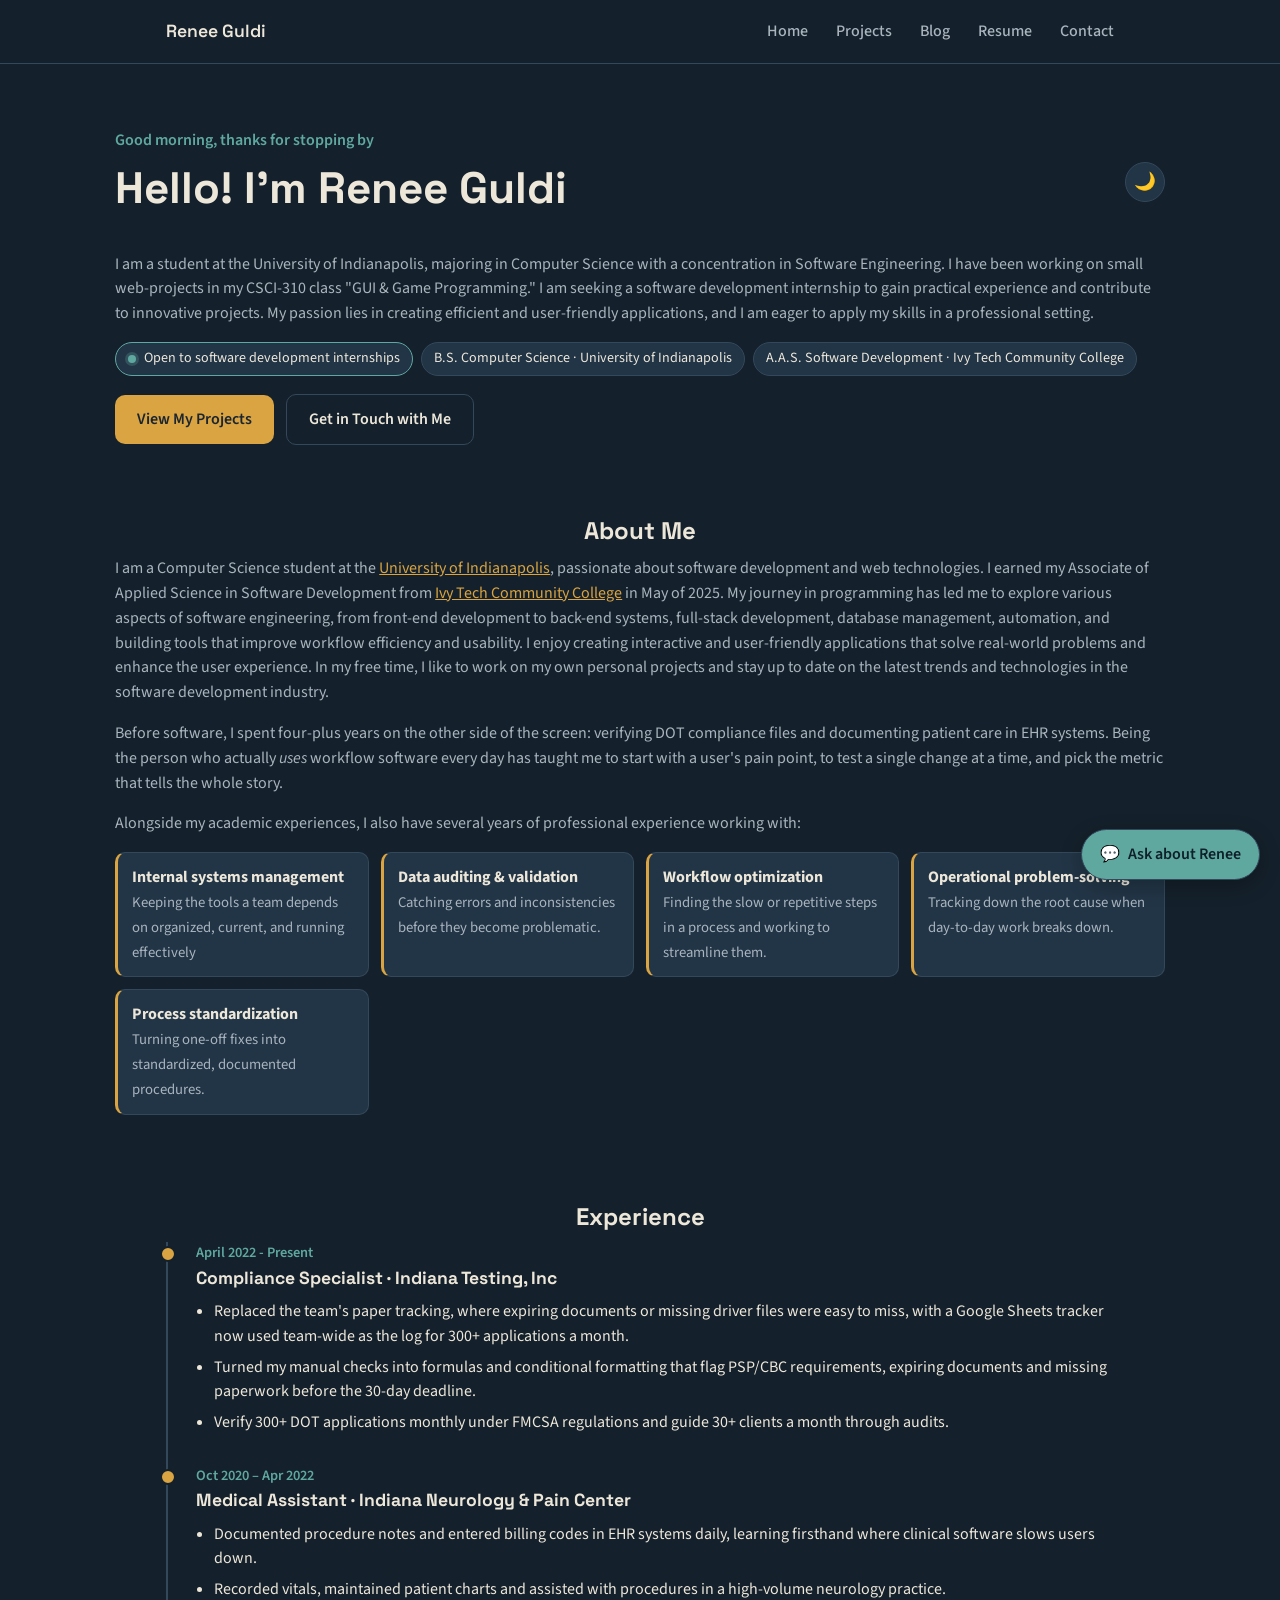
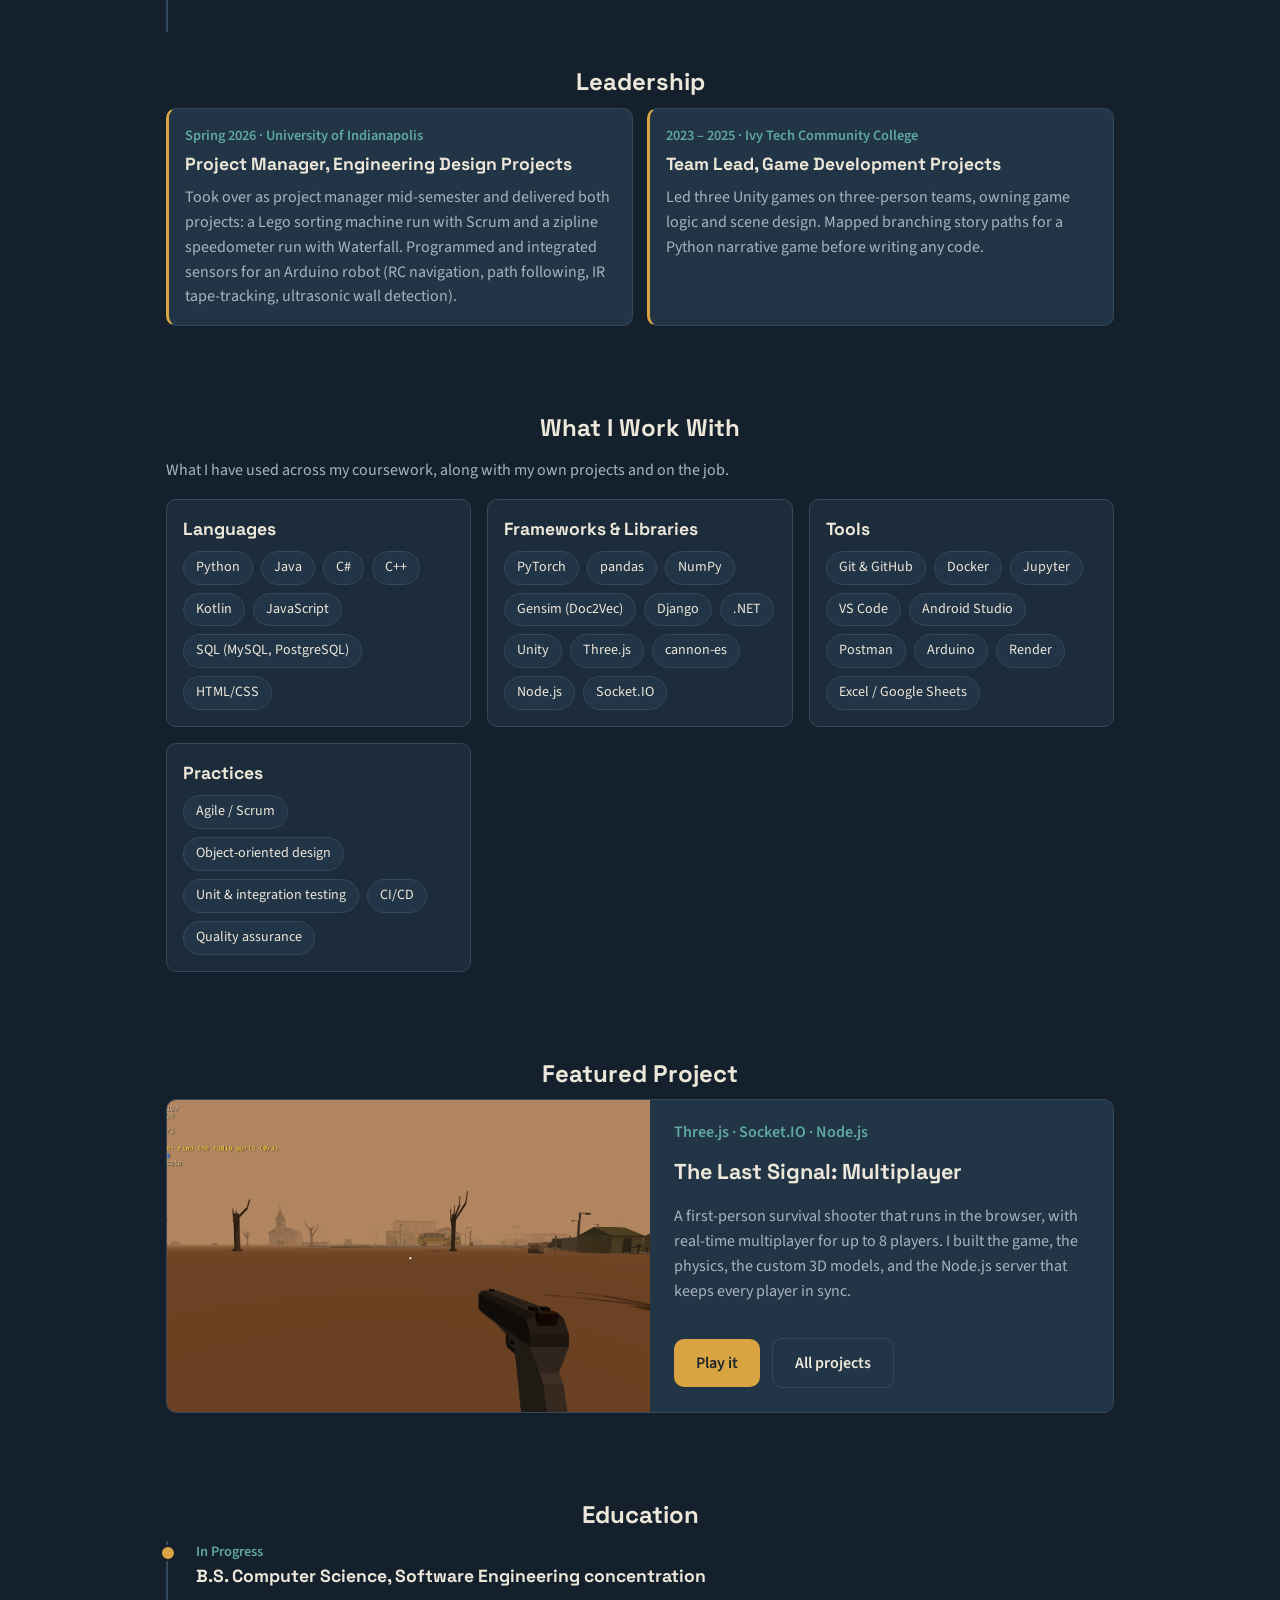
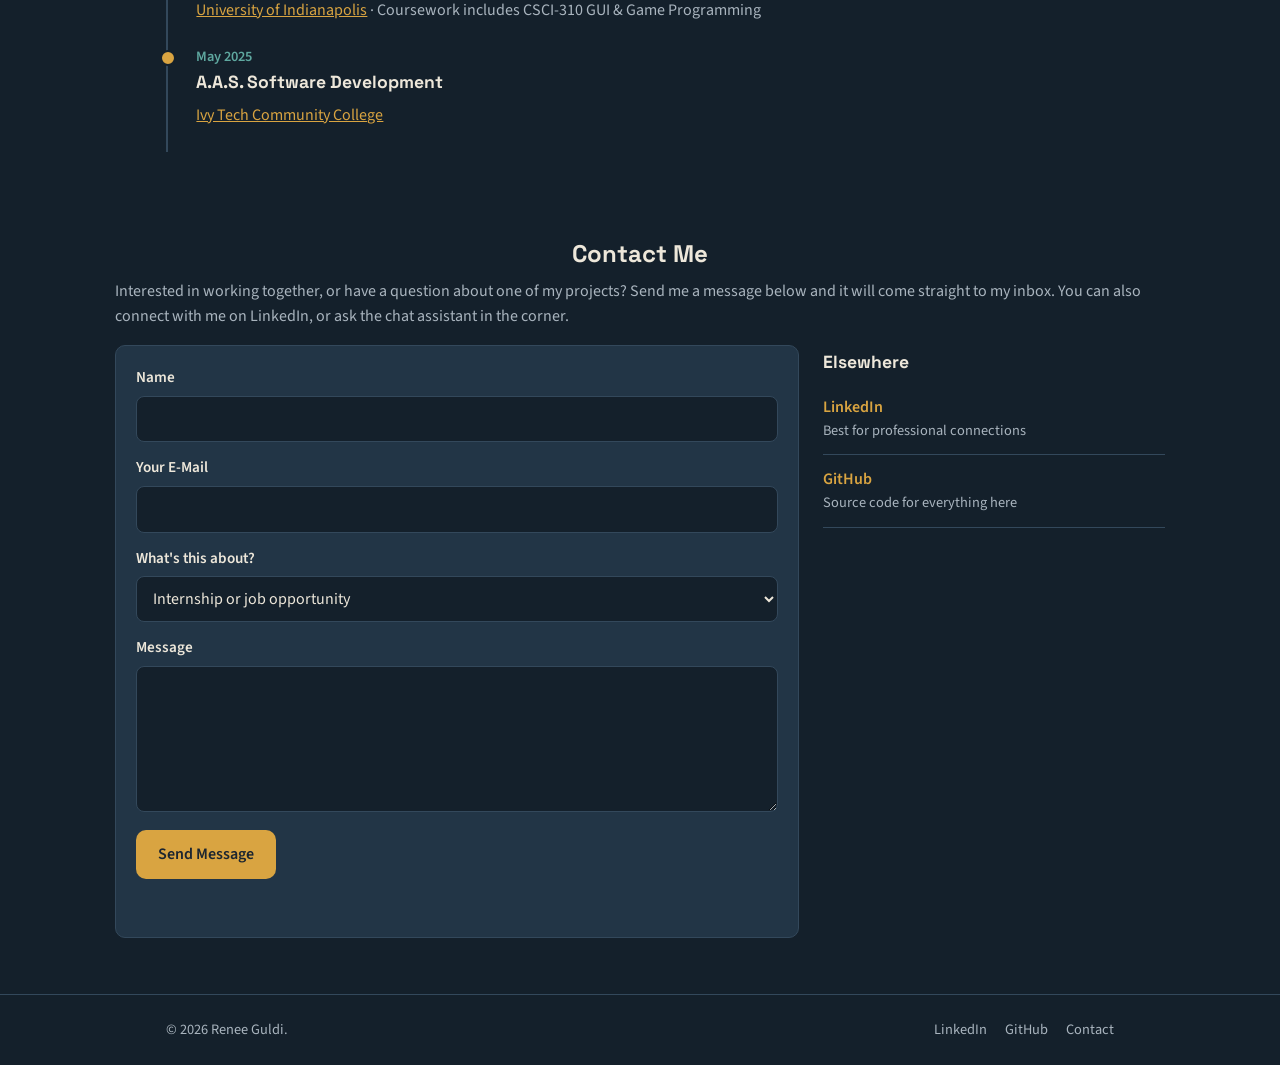
==== commit 2cdf6cf9: "Add blog page and related styles; update navigation links across multiple pages" ====
--- a/index.html
+++ b/index.html
@@ -25,6 +25,7 @@
                 <nav id="navMenu" class="nav-menu">
                     <a href="index.html">Home</a>
                     <a href="project.html">Projects</a>
+                    <a href="blog.html">Blog</a>
                     <a href="resume.html">Resume</a>
                     <a href="#contact">Contact</a>
                 </nav>
--- a/css/style.css
+++ b/css/style.css
@@ -519,7 +519,8 @@
 /* every home-page section shares the About section's rhythm */
 .skills, .featured, .education {
   text-align: center;
-  padding: 32px 0 56px;
+  padding-top: 32px;
+  padding-bottom: 56px;
 }
 .skills > p, .featured-card, .timeline, .skill-groups { text-align: left; }
 
@@ -580,8 +581,8 @@
   padding: 0 0 0 20px;
   border-left: 2px solid var(--border);
 }
-.timeline li { position: relative; padding: 0 0 24px 8px; }
-.timeline li::before {
+.timeline > li { position: relative; padding: 0 0 24px 8px; }
+.timeline > li::before {
   content: "";
   position: absolute;
   left: -28px;
@@ -961,9 +962,9 @@
 /*
   EXPERIENCE + LEADERSHIP (home page)
 */
-.experience { text-align: center; padding: 32px 0 56px; }
+.experience { text-align: center; padding-top: 32px; padding-bottom: 56px; }
 .experience .timeline, .leader-grid { text-align: left; }
-.experience .timeline ul { margin: 6px 0 0; padding-left: 1.1em; }
+.experience .timeline ul { margin: 6px 0 0; padding-left: 1.1em; list-style: disc; }
 .experience .timeline ul li { margin-bottom: 6px; }
 .sub-h2 { margin-top: 36px; }
 .leader-grid {
@@ -1038,3 +1039,56 @@
   .r-item { break-inside: avoid; }
   @page { margin: 0.5in; }
 }
+
+
+/* --- BLOG --- */
+.blog, .post { max-width: 820px; padding-top: 40px; padding-bottom: 72px; }
+.blog-intro { margin-bottom: 28px; }
+.post-list { display: grid; gap: 16px; }
+.post-card {
+  background: var(--surface);
+  border: 1px solid var(--border);
+  border-left: 4px solid var(--accent);
+  border-radius: var(--radius);
+  padding: 20px 22px;
+}
+.post-card h2 { font-size: 1.3rem; margin: 2px 0 8px; }
+.post-card h2 a { color: var(--text); text-decoration: none; }
+.post-card h2 a:hover { color: var(--accent); }
+.post-card p { margin: 0 0 4px; }
+.post-meta { font-size: 0.88rem; color: var(--accent-2); font-weight: 600; margin: 0 0 6px; }
+
+.post-head h1 { margin-bottom: 12px; }
+.post-body { font-size: 1.05rem; }
+.post-body h2 { margin-top: 36px; }
+.post-body p, .post-body li { color: var(--text-dim); }
+.post-body strong, .post-body em { color: var(--text); }
+.post-body ul { padding-left: 1.2em; }
+.post-body li { margin-bottom: 8px; }
+.post-body code {
+  font-family: ui-monospace, "SFMono-Regular", Menlo, Consolas, monospace;
+  font-size: 0.88em;
+  background: var(--bg-alt);
+  border: 1px solid var(--border);
+  border-radius: 4px;
+  padding: 1px 5px;
+}
+.post-body pre {
+  background: var(--bg-alt);
+  border: 1px solid var(--border);
+  border-left: 3px solid var(--accent-2);
+  border-radius: var(--radius);
+  padding: 14px 16px;
+  overflow-x: auto;
+  line-height: 1.5;
+  margin: 12px 0 18px;
+}
+.post-body pre code { background: none; border: 0; padding: 0; font-size: 0.86rem; color: var(--text); }
+.post-cta {
+  margin-top: 40px;
+  padding: 20px;
+  background: var(--surface);
+  border: 1px solid var(--border);
+  border-radius: var(--radius);
+}
+.post-cta p { margin: 0; }
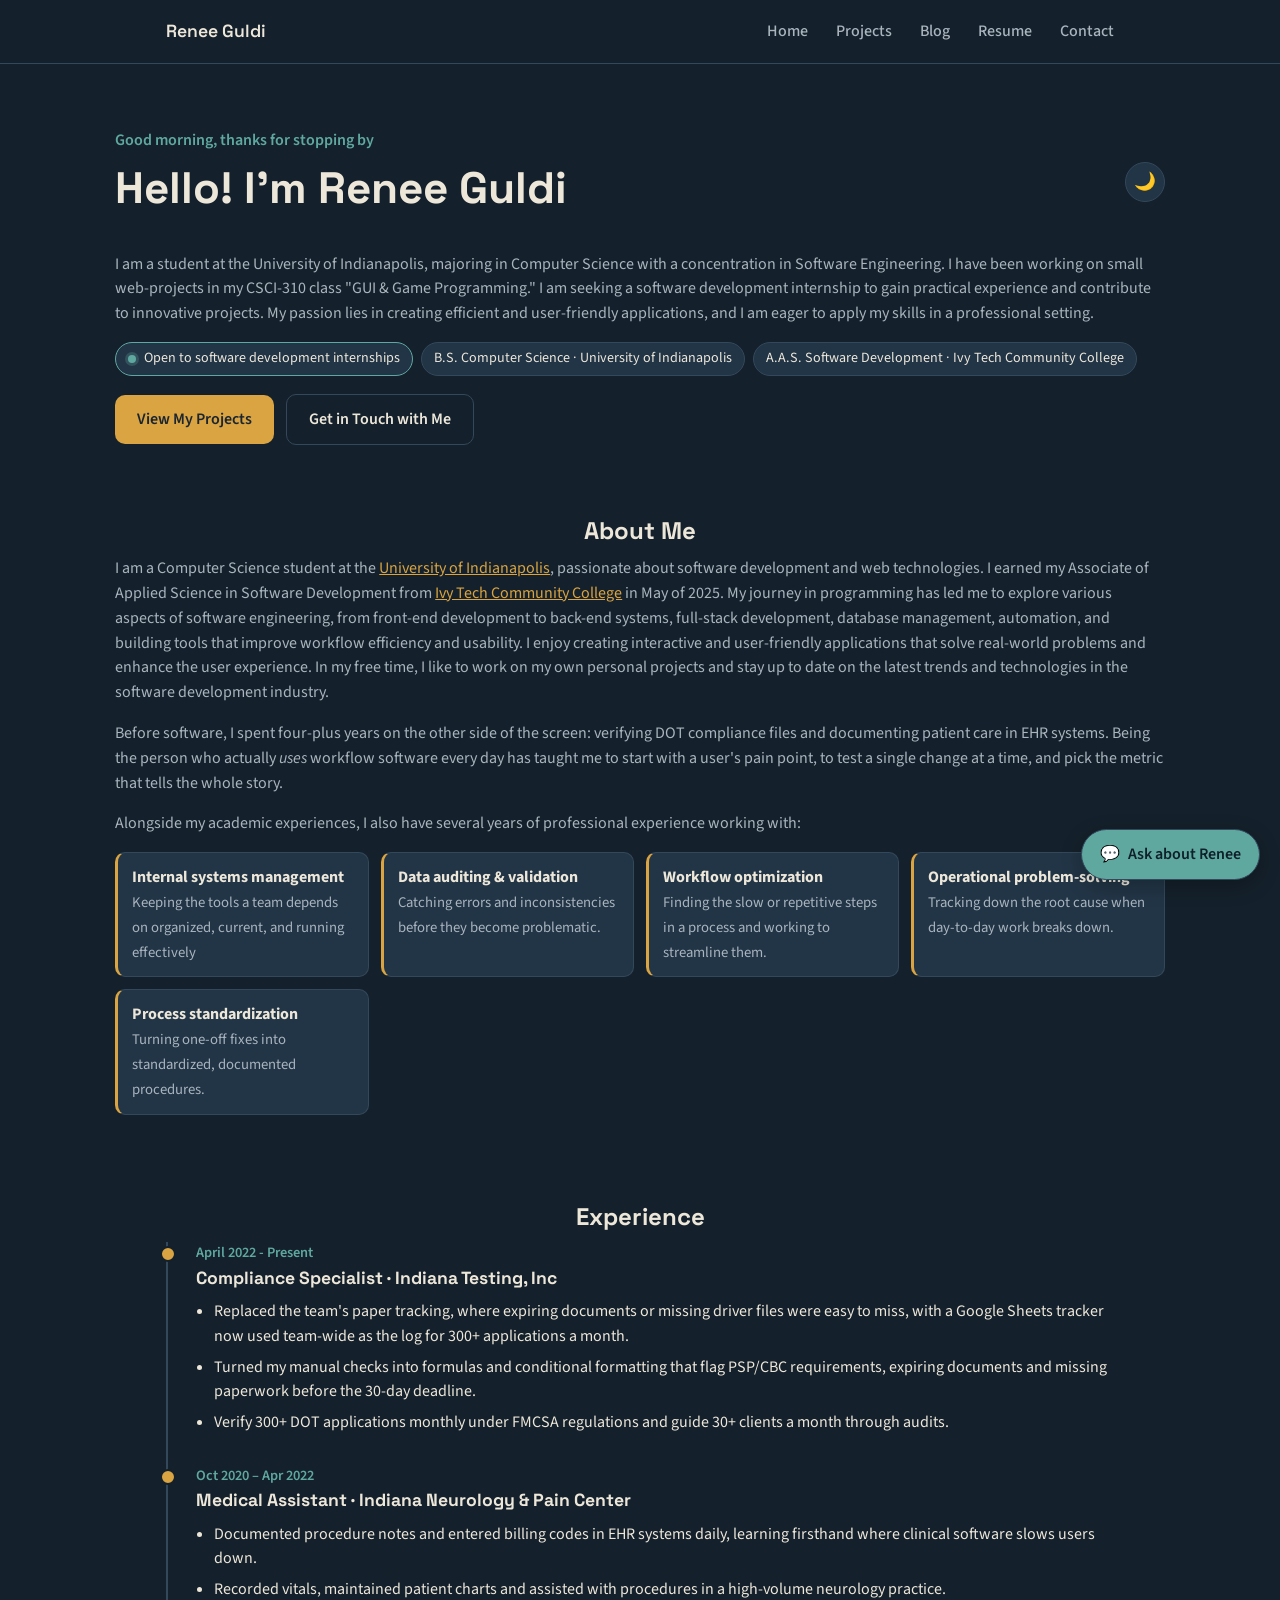
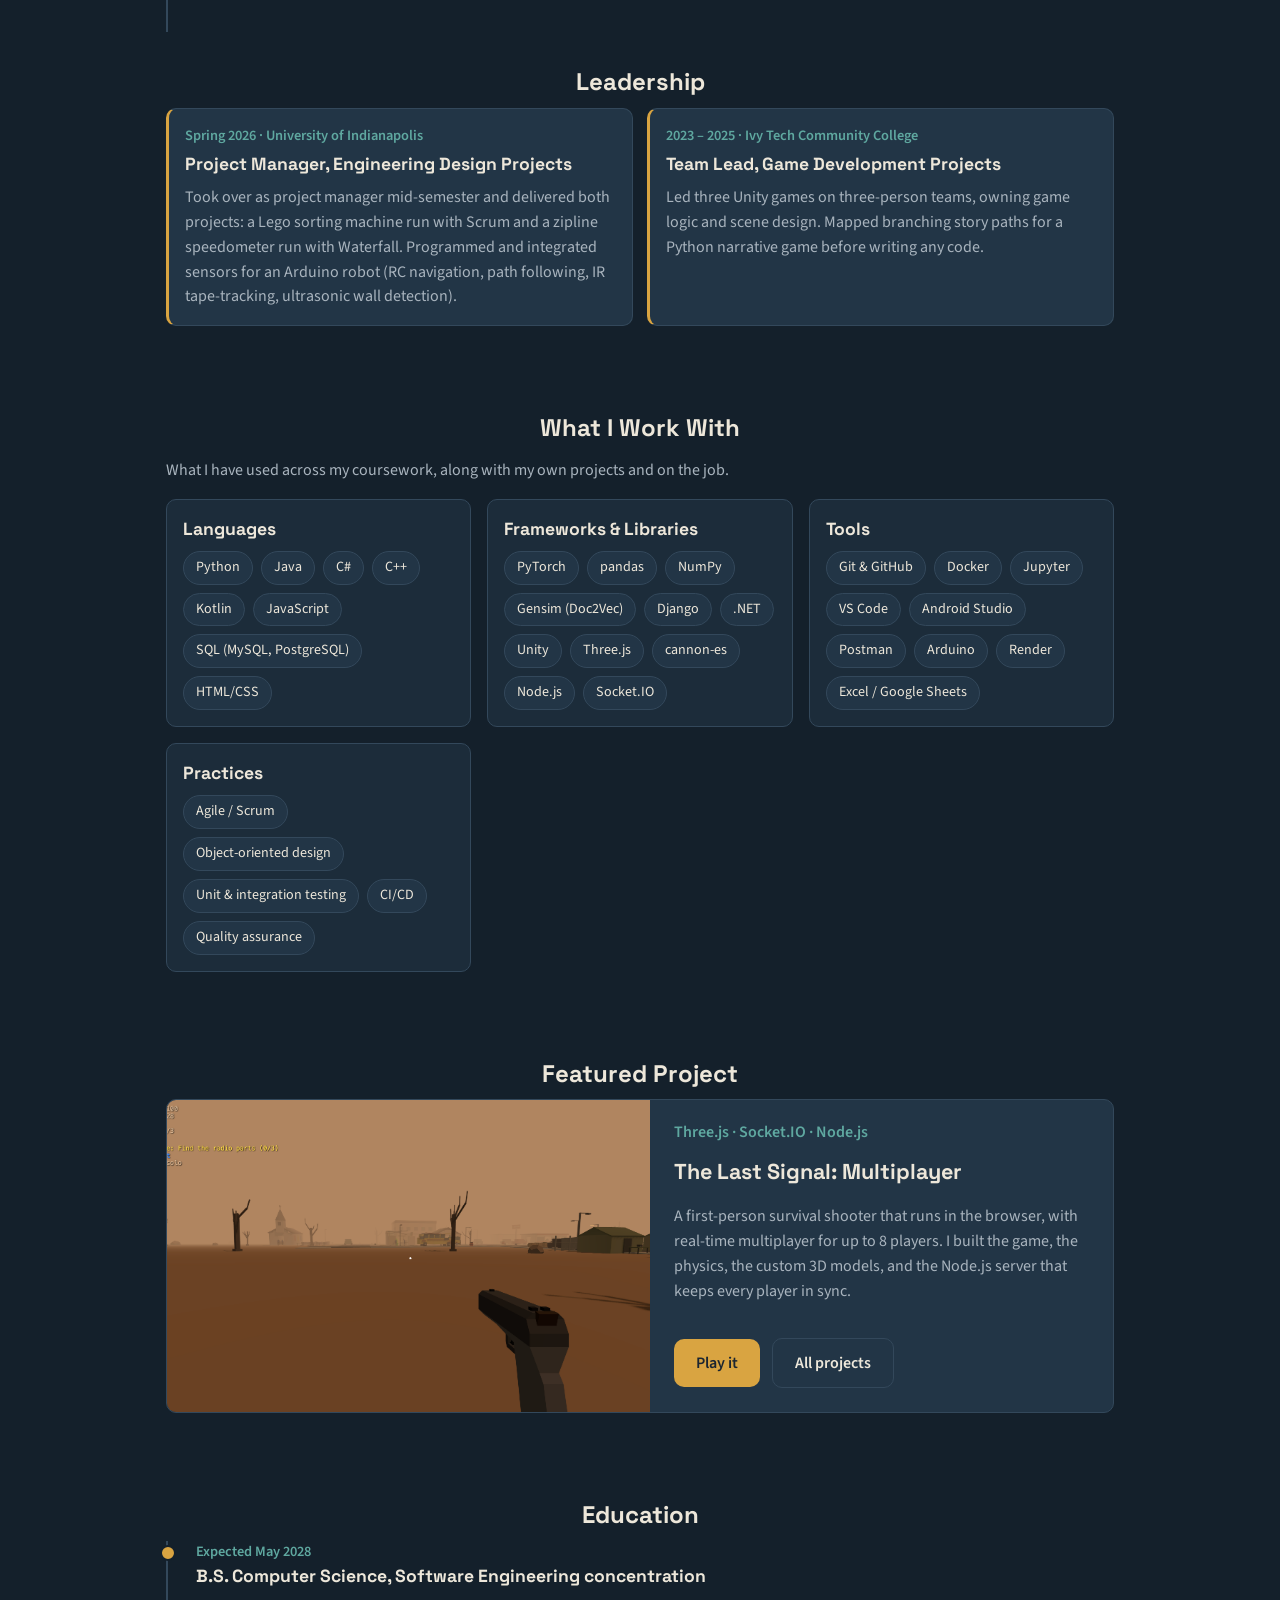
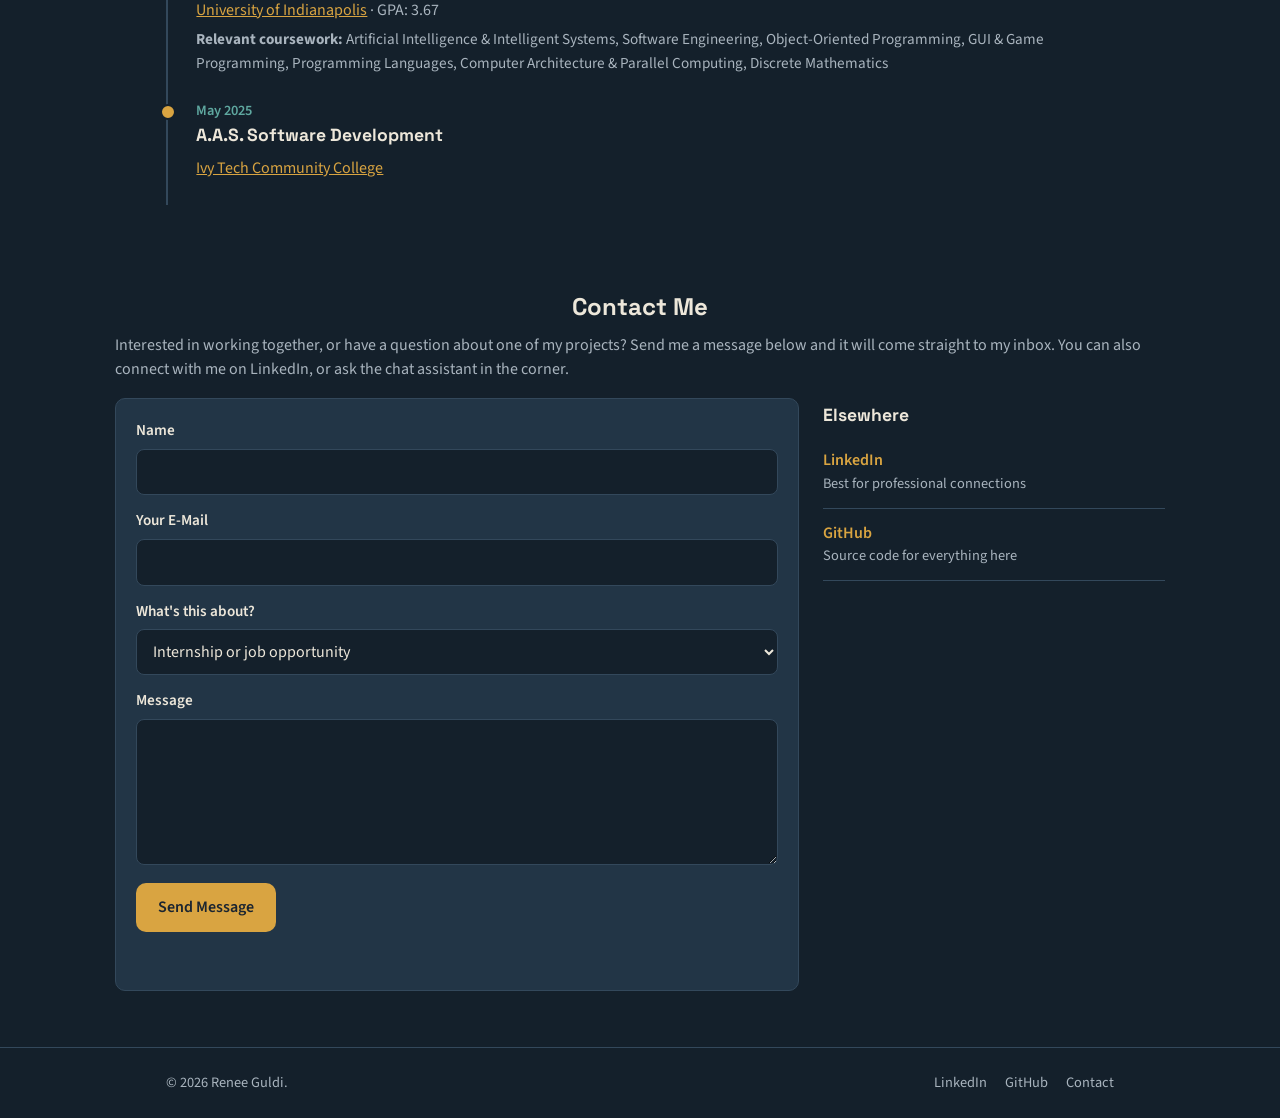
==== commit 05492771: "Update education details and relevant coursework in portfolio and resume; refine project description" ====
--- a/index.html
+++ b/index.html
@@ -203,9 +203,10 @@
                 <h2>Education</h2>
                 <ol class="timeline">
                     <li>
-                        <p class="timeline-when">In Progress</p>
+                        <p class="timeline-when">Expected May 2028</p>
                         <h3>B.S. Computer Science, Software Engineering concentration</h3>
-                        <p><a href="https://uindy.edu/" target="_blank" rel="noopener">University of Indianapolis</a> · Coursework includes CSCI-310 GUI &amp; Game Programming</p>
+                        <p><a href="https://uindy.edu/" target="_blank" rel="noopener">University of Indianapolis</a> · GPA: 3.67</p>
+                        <p class="edu-courses"><strong>Relevant coursework:</strong> Artificial Intelligence &amp; Intelligent Systems, Software Engineering, Object-Oriented Programming, GUI &amp; Game Programming, Programming Languages, Computer Architecture &amp; Parallel Computing, Discrete Mathematics</p>
                     </li>
                     <li>
                         <p class="timeline-when">May 2025</p>
--- a/css/style.css
+++ b/css/style.css
@@ -1091,4 +1091,9 @@
   border: 1px solid var(--border);
   border-radius: var(--radius);
 }
-.post-cta p { margin: 0; }+.post-cta p { margin: 0; }
+
+
+.edu-courses, .r-courses { margin-top: 6px !important; font-size: 0.95rem; }
+
+
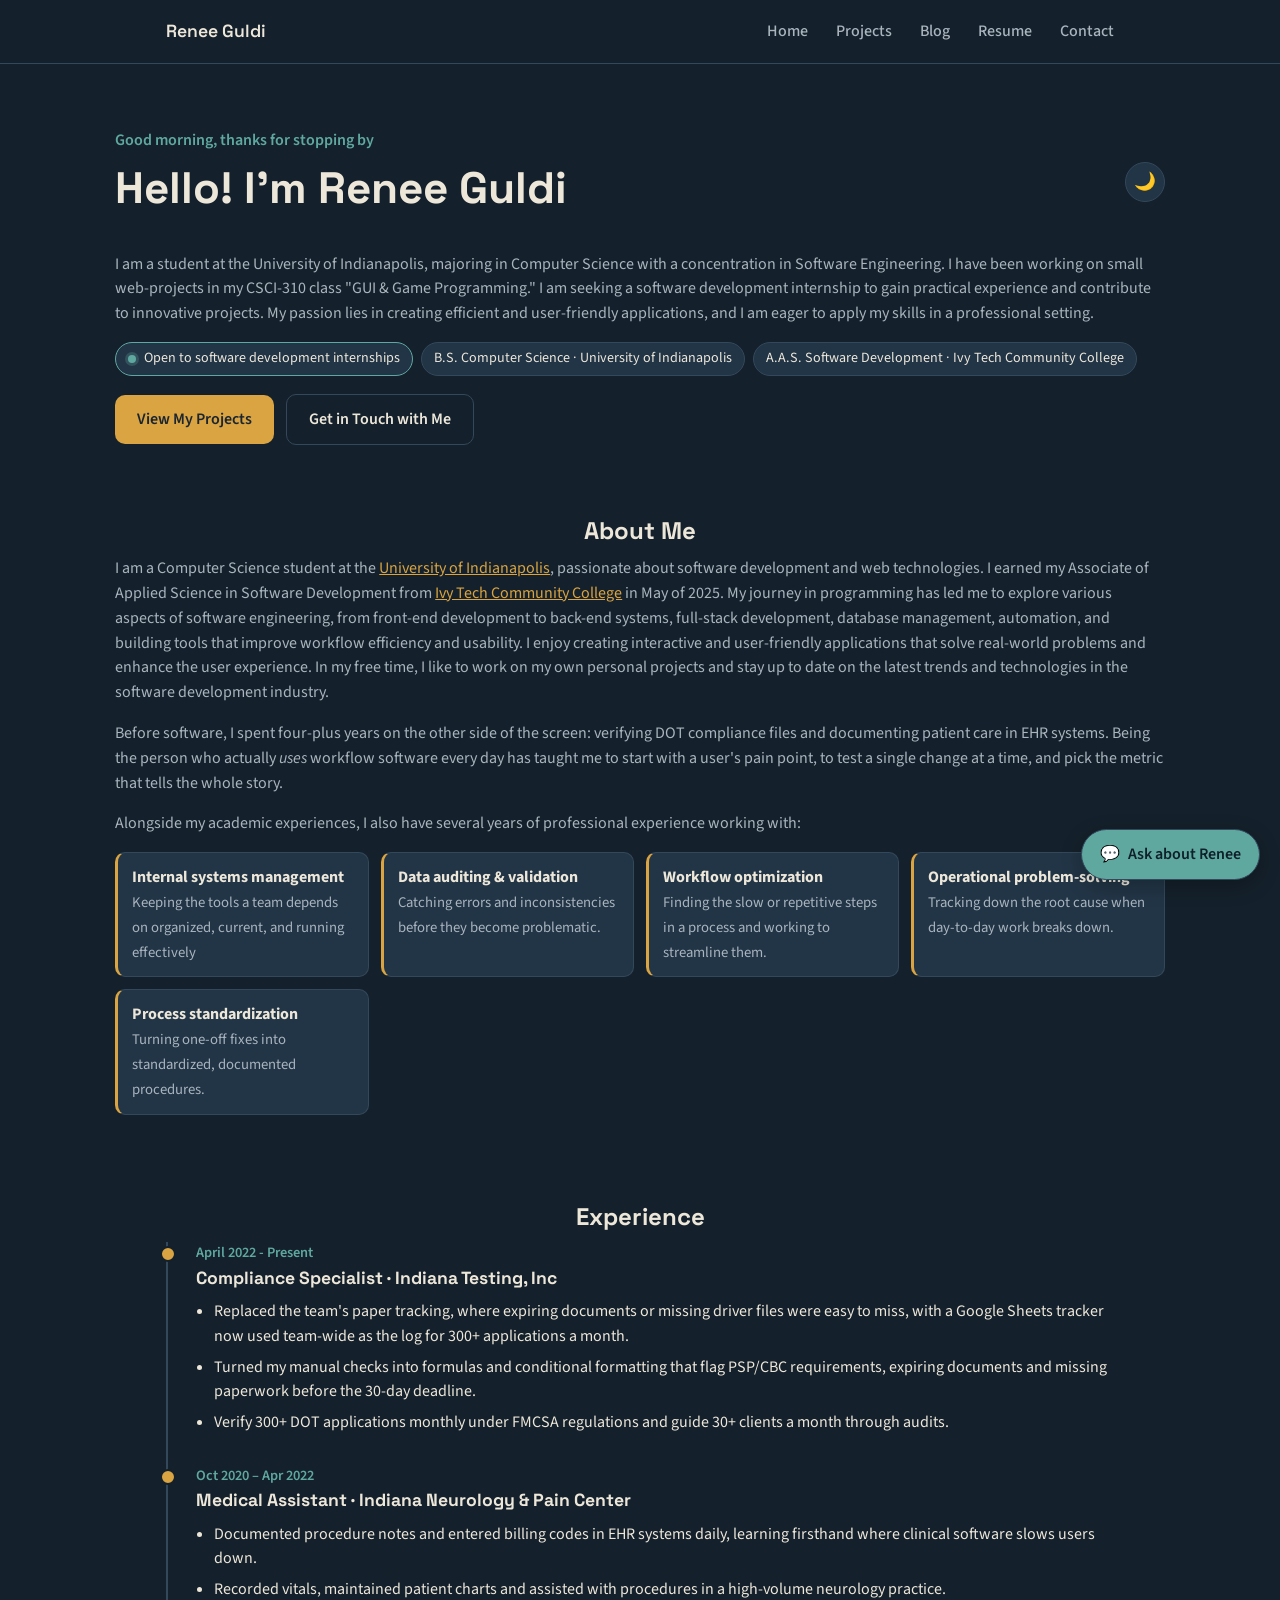
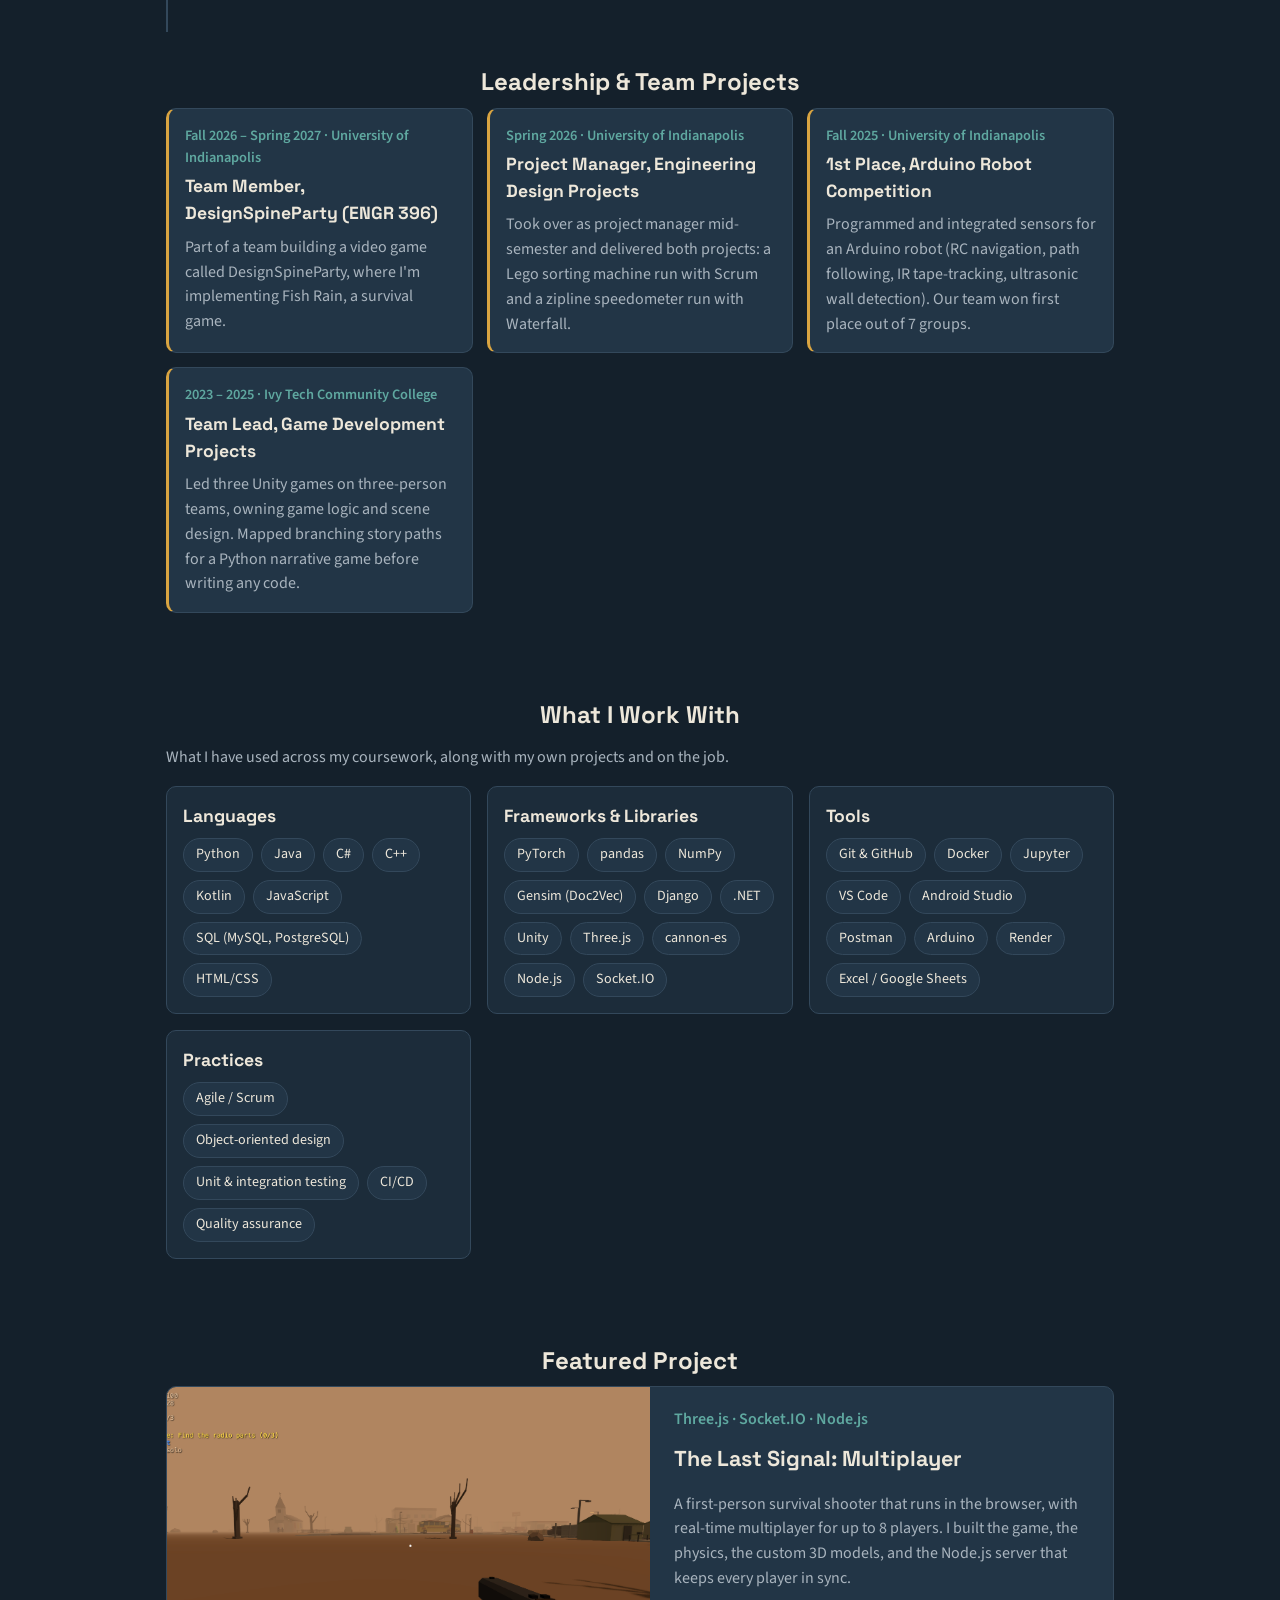
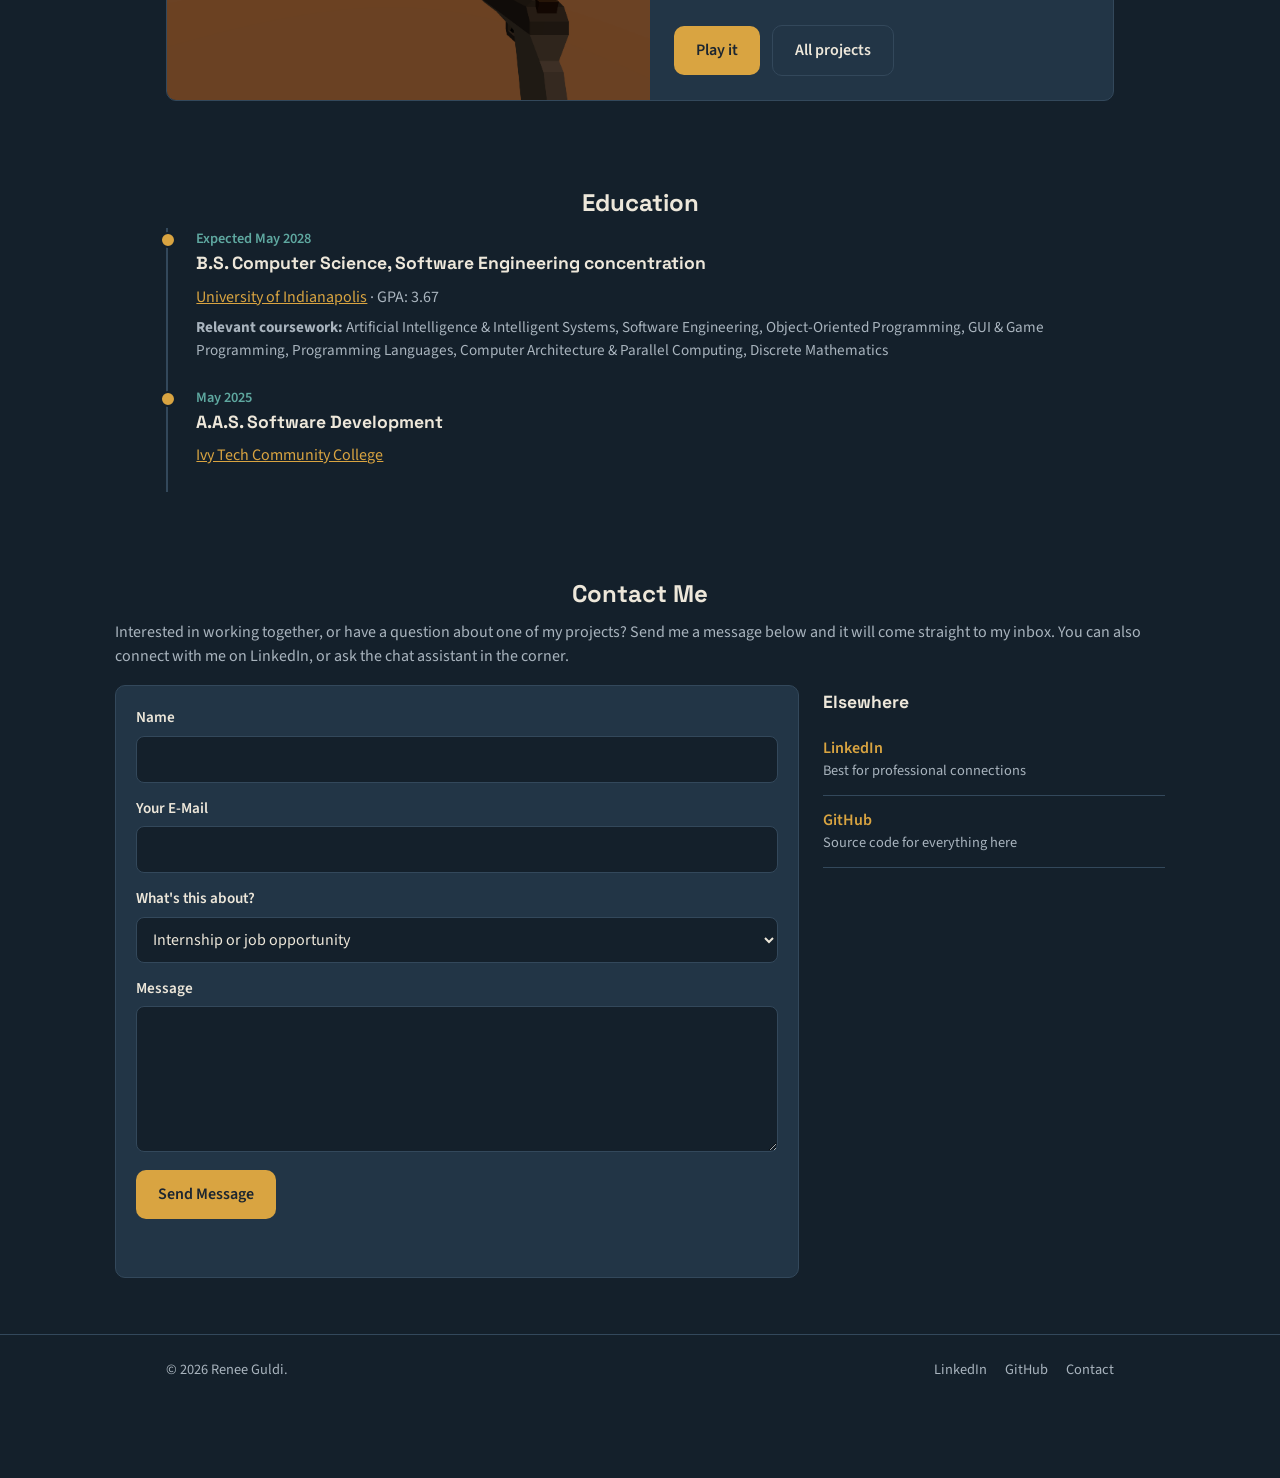
==== commit 74f4c9fb: "Update leadership section in portfolio and resume; add new projects and refine descriptions for clar" ====
--- a/index.html
+++ b/index.html
@@ -101,19 +101,29 @@
                     </li>
                 </ol>
 
-                <h2 class="sub-h2">Leadership</h2>
+                <h2 class="sub-h2">Leadership &amp; Team Projects</h2>
                 <div class="leader-grid">
-                    <article>
-                        <p class="timeline-when">Spring 2026 · University of Indianapolis</p>
-                        <h3>Project Manager, Engineering Design Projects</h3>
-                        <p>Took over as project manager mid-semester and delivered both projects: a Lego sorting machine run with Scrum and a zipline speedometer run with Waterfall. Programmed and integrated sensors for an Arduino robot (RC navigation, path following, IR tape-tracking, ultrasonic wall detection).</p>
-                    </article>
-                    <article>
-                        <p class="timeline-when">2023 – 2025 · Ivy Tech Community College</p>
-                        <h3>Team Lead, Game Development Projects</h3>
-                        <p>Led three Unity games on three-person teams, owning game logic and scene design. Mapped branching story paths for a Python narrative game before writing any code.</p>
-                    </article>
-                </div>
+                <article>
+                    <p class="timeline-when">Fall 2026 – Spring 2027 · University of Indianapolis</p>
+                    <h3>Team Member, DesignSpineParty (ENGR 396)</h3>
+                    <p>Part of a team building a video game called DesignSpineParty, where I'm implementing Fish Rain, a survival game.</p>
+                </article>
+                <article>
+                    <p class="timeline-when">Spring 2026 · University of Indianapolis</p>
+                    <h3>Project Manager, Engineering Design Projects</h3>
+                    <p>Took over as project manager mid-semester and delivered both projects: a Lego sorting machine run with Scrum and a zipline speedometer run with Waterfall.</p>
+                </article>
+                <article>
+                    <p class="timeline-when">Fall 2025 · University of Indianapolis</p>
+                    <h3>1st Place, Arduino Robot Competition</h3>
+                    <p>Programmed and integrated sensors for an Arduino robot (RC navigation, path following, IR tape-tracking, ultrasonic wall detection). Our team won first place out of 7 groups.</p>
+                </article>
+                <article>
+                    <p class="timeline-when">2023 – 2025 · Ivy Tech Community College</p>
+                    <h3>Team Lead, Game Development Projects</h3>
+                    <p>Led three Unity games on three-person teams, owning game logic and scene design. Mapped branching story paths for a Python narrative game before writing any code.</p>
+                </article>
+            </div>
             </section>
 
               <!-- SKILLS -->
--- a/css/style.css
+++ b/css/style.css
@@ -1093,7 +1093,7 @@
 }
 .post-cta p { margin: 0; }
 
-
 .edu-courses, .r-courses { margin-top: 6px !important; font-size: 0.95rem; }
 
-
+/* Keep footer links clear of the floating chat button */
+body.has-chat .site-footer { padding-bottom: 96px; }
